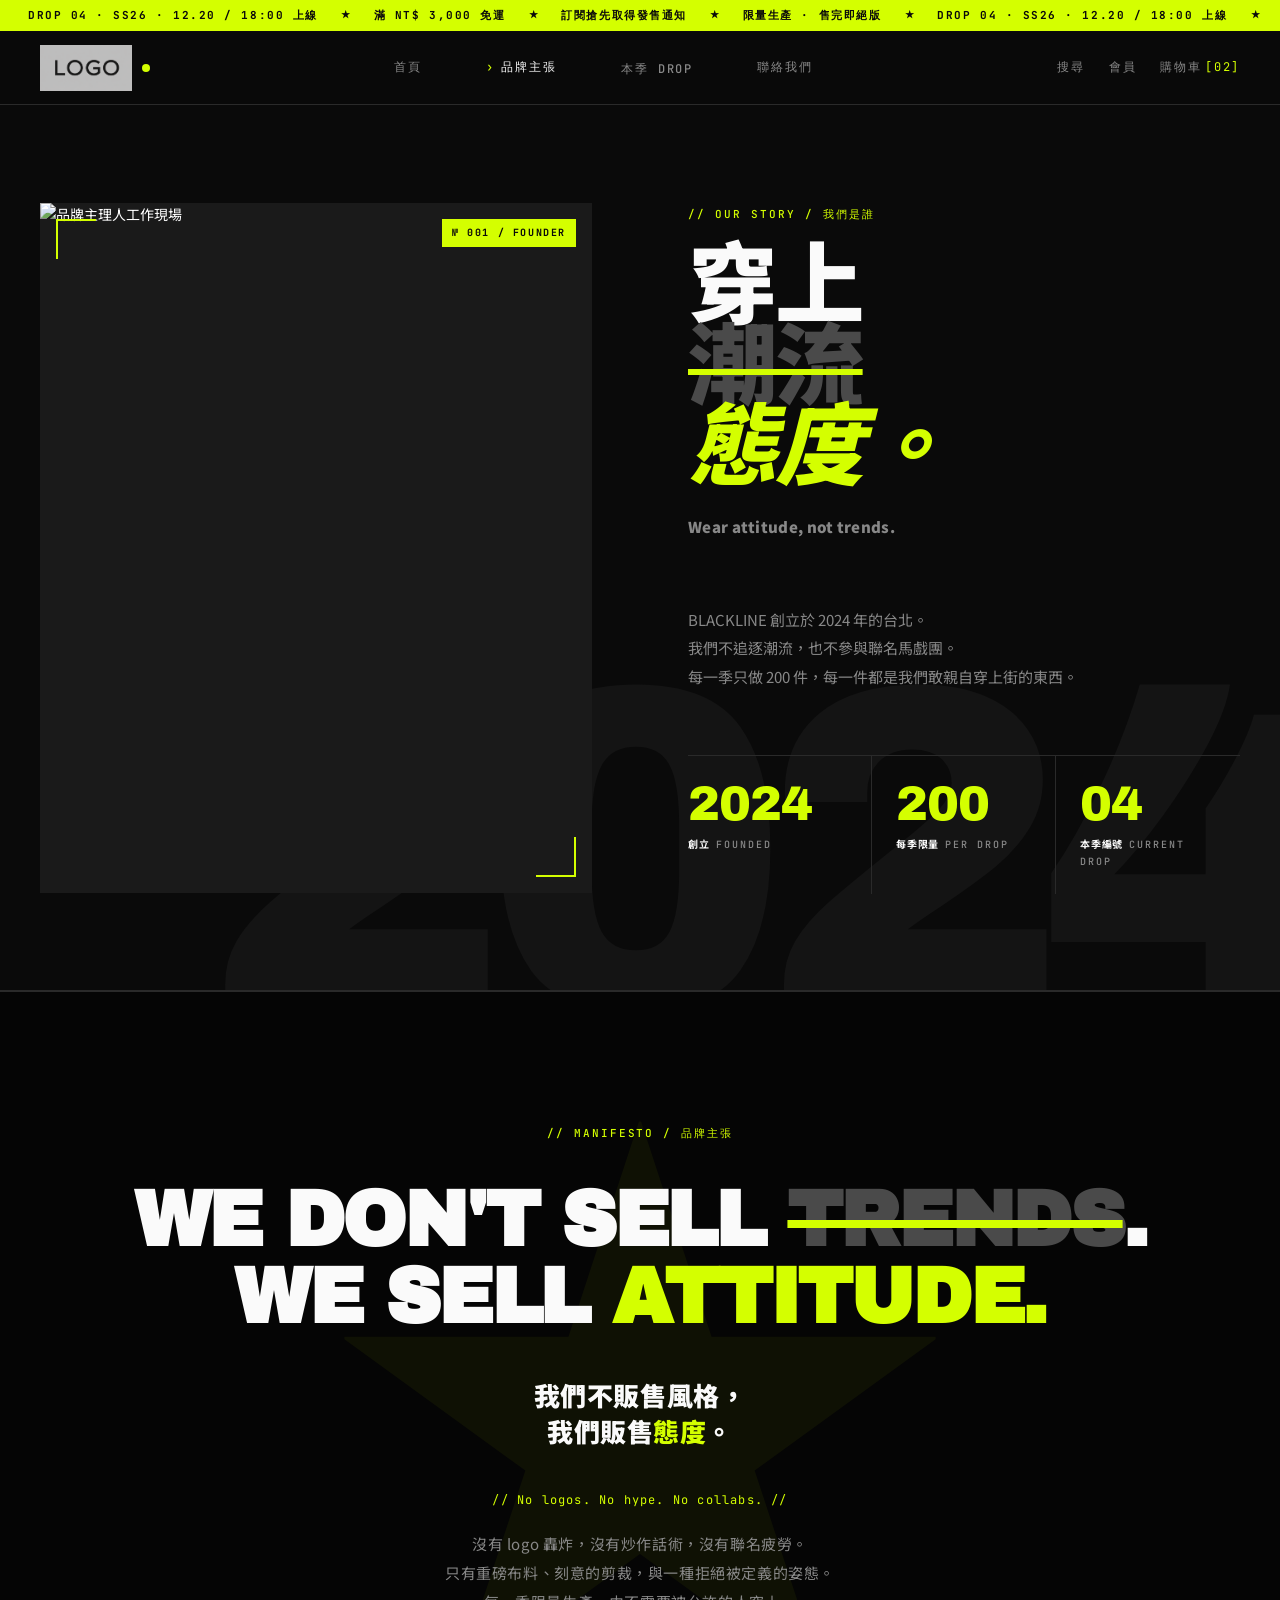
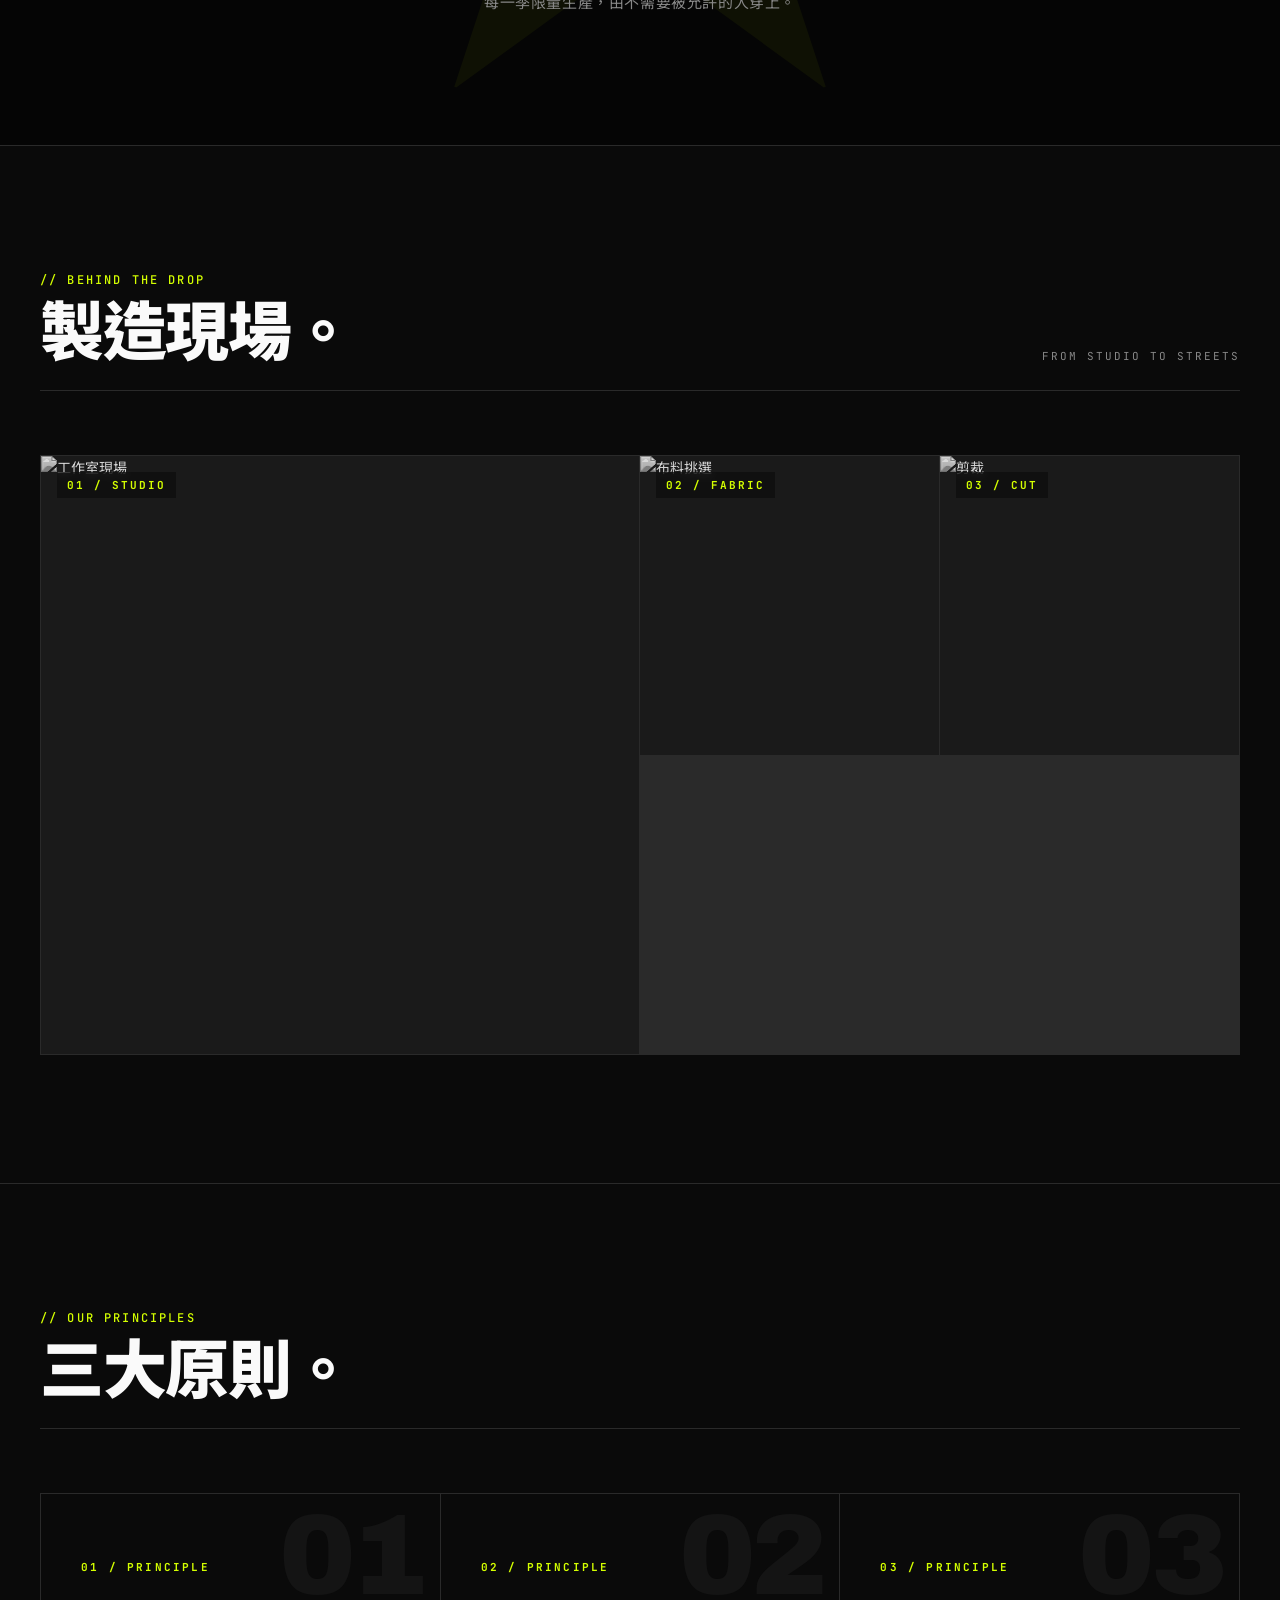
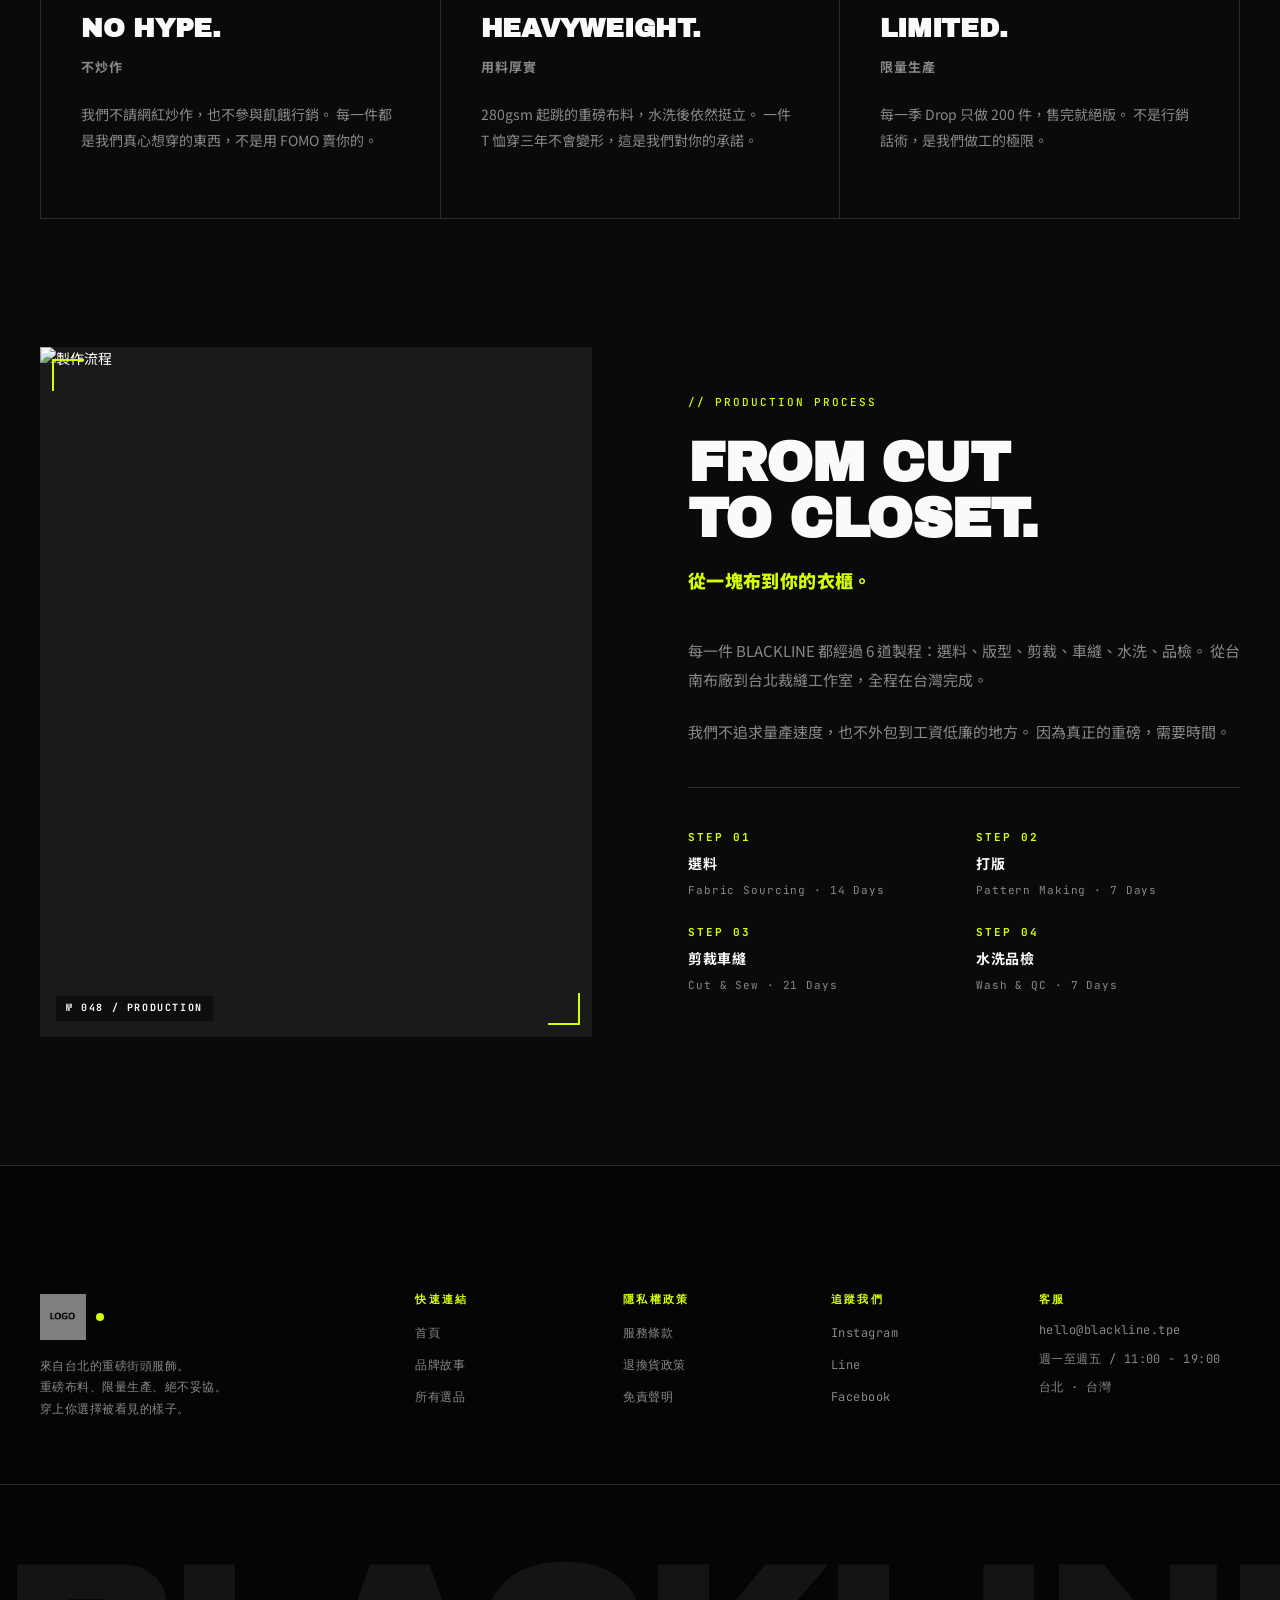
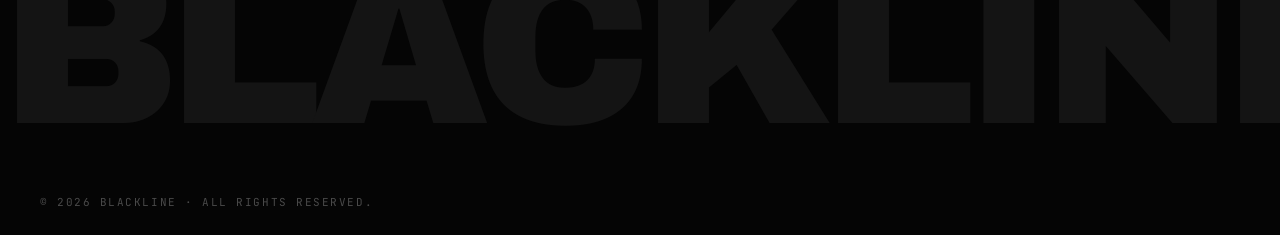
==== about/about.html @ db21afb1 "first commit" ====
<!DOCTYPE html>
<html lang="zh-Hant">
<head>
  <meta charset="UTF-8">
  <meta name="viewport" content="width=device-width, initial-scale=1.0">
  <meta name="description" content="BLACKLINE 品牌主張 — 我們為什麼存在，怎麼製作，以及我們相信的那種態度。">
  <title>品牌主張 — BLACKLINE</title>
  <link rel="stylesheet" href="../css/base.css">
  <link rel="stylesheet" href="../css/about.css">
</head>
<body>

  <!-- 跑馬燈 -->
  <div class="top-marquee">
    <div class="marquee-track">
      <span>Drop 04 · SS26 · 12.20 / 18:00 上線</span>
      <span>滿 NT$ 3,000 免運</span>
      <span>訂閱搶先取得發售通知</span>
      <span>限量生產 · 售完即絕版</span>
      <span>Drop 04 · SS26 · 12.20 / 18:00 上線</span>
      <span>滿 NT$ 3,000 免運</span>
      <span>訂閱搶先取得發售通知</span>
      <span>限量生產 · 售完即絕版</span>
    </div>
  </div>

  <!-- HEADER -->
  <header class="header">
    <div class="header-container">
      <a href="../index/index.html" class="logo">
        <img src="../assets/logo/logo.png" alt="BLACKLINE">
        <span class="dot"></span>
      </a>

      <button class="menu-toggle" id="menuToggle" aria-label="開啟選單" aria-expanded="false">
        <span></span><span></span><span></span>
      </button>

      <nav class="nav-menu">
        <a href="../index/index.html">首頁</a>
        <a href="../about/about.html" class="active">品牌主張</a>
        <div class="nav-dropdown">
          <a href="../Product/product.html" class="nav-dropdown-trigger">本季 Drop</a>
          <div class="nav-dropdown-menu">
            <a href="../Product/product.html">全部商品</a>
            <a href="../Product/product.html?category=tees">T 恤 / Tees</a>
            <a href="../Product/product.html?category=outerwear">外套 / Outerwear</a>
            <a href="../Product/product.html?category=bottoms">褲款 / Bottoms</a>
            <a href="../Product/product.html?category=accessories">配件 / Accessories</a>
          </div>
        </div>
        <a href="#footer">聯絡我們</a>
      </nav>

      <div class="nav-icons">
        <a href="#">搜尋</a>
        <a href="#">會員</a>
        <a href="#">購物車<span class="cart-count">[02]</span></a>
      </div>
    </div>
  </header>

  <!-- Mobile Drawer -->
  <div class="mobile-drawer" id="mobileDrawer">
    <div class="mobile-drawer-inner">
      <a href="../index/index.html" class="drawer-link">首頁</a>
      <a href="../about/about.html" class="drawer-link active">品牌主張</a>
      <div class="drawer-dropdown">
        <button class="drawer-dropdown-toggle" id="drawerDropdownToggle" type="button">
          本季 Drop <span class="drawer-arrow">⌄</span>
        </button>
        <div class="drawer-submenu" id="drawerSubmenu">
          <a href="../Product/product.html" class="drawer-sublink">全部商品</a>
          <a href="../Product/product.html?category=tees" class="drawer-sublink">T 恤 / Tees</a>
          <a href="../Product/product.html?category=outerwear" class="drawer-sublink">外套 / Outerwear</a>
          <a href="../Product/product.html?category=bottoms" class="drawer-sublink">褲款 / Bottoms</a>
          <a href="../Product/product.html?category=accessories" class="drawer-sublink">配件 / Accessories</a>
        </div>
      </div>
      <a href="#footer" class="drawer-link">聯絡我們</a>
      <div class="mobile-drawer-icons">
        <a href="#">搜尋</a>
        <a href="#">會員</a>
        <a href="#">購物車 (2)</a>
      </div>
    </div>
  </div>

  <main class="about-page">

    <!-- About Hero -->
    <section class="about-hero">
      <div class="about-hero-container">
        <div class="about-hero-image">
          <span class="about-hero-image-tag">№ 001 / Founder</span>
          <img src="https://images.unsplash.com/photo-1551488831-00ddcb6c6bd3?auto=format&fit=crop&w=900&q=80" alt="品牌主理人工作現場">
        </div>
        <div class="about-hero-text">
          <span class="kicker">// Our Story / 我們是誰</span>
          <h1>
            穿上<br>
            <span class="strike">潮流</span><br>
            <span class="accent-text">態度。</span>
          </h1>
          <p class="about-hero-sub">Wear attitude, not trends.</p>
          <p>
            BLACKLINE 創立於 2024 年的台北。<br>
            我們不追逐潮流，也不參與聯名馬戲團。<br>
            每一季只做 200 件，每一件都是我們敢親自穿上街的東西。
          </p>
          <div class="about-stats">
            <div class="stat-item">
              <span class="stat-num">2024</span>
              <span class="stat-label">
                <span class="zh">創立</span>Founded
              </span>
            </div>
            <div class="stat-item">
              <span class="stat-num">200</span>
              <span class="stat-label">
                <span class="zh">每季限量</span>Per Drop
              </span>
            </div>
            <div class="stat-item">
              <span class="stat-num">04</span>
              <span class="stat-label">
                <span class="zh">本季編號</span>Current Drop
              </span>
            </div>
          </div>
        </div>
      </div>
    </section>

    <!-- Manifesto Wall -->
    <section class="about-manifesto-wall">
      <div class="manifesto-wall-container">
        <div class="manifesto-wall-kicker">
          <span class="kicker">// Manifesto / 品牌主張</span>
        </div>
        <h2 class="manifesto-wall-title">
          We don't sell <span class="strike">trends</span>.<br>
          We sell <span class="glow">attitude.</span>
        </h2>
        <p class="manifesto-wall-sub">
          我們不販售風格，<br>
          我們販售<span class="accent-text">態度</span>。
        </p>
        <p class="manifesto-wall-desc">
          <span class="mono">// No logos. No hype. No collabs. //</span>
          沒有 logo 轟炸，沒有炒作話術，沒有聯名疲勞。<br>
          只有重磅布料、刻意的剪裁，與一種拒絕被定義的姿態。<br>
          每一季限量生產，由不需要被允許的人穿上。
        </p>
      </div>
    </section>

    <!-- Story Gallery 製造現場 -->
    <section class="about-story-section">
      <div class="about-story-container">
        <div class="story-header">
          <h2>
            <span class="small">// Behind The Drop</span>
            製造現場。
          </h2>
          <p>From Studio To Streets</p>
        </div>
        <div class="story-gallery-grid">
          <div class="story-gallery-item" data-num="01 / Studio">
            <img src="https://images.unsplash.com/photo-1521572163474-6864f9cf17ab?auto=format&fit=crop&w=900&q=80" alt="工作室現場">
          </div>
          <div class="story-gallery-item" data-num="02 / Fabric">
            <img src="https://images.unsplash.com/photo-1558769132-cb1aea458c5e?auto=format&fit=crop&w=600&q=80" alt="布料挑選">
          </div>
          <div class="story-gallery-item" data-num="03 / Cut">
            <img src="https://images.unsplash.com/photo-1490481651871-ab68de25d43d?auto=format&fit=crop&w=600&q=80" alt="剪裁">
          </div>
        </div>
      </div>
    </section>

    <!-- Brand Values 三大原則 -->
    <section class="brand-values">
      <div class="values-section-title">
        <h2>
          <span class="small">// Our Principles</span>
          三大原則。
        </h2>
      </div>
      <div class="values-grid">
        <div class="value-item" data-num="01">
          <span class="value-num">01 / Principle</span>
          <h3>No Hype.</h3>
          <span class="value-h3-zh">不炒作</span>
          <p>
            我們不請網紅炒作，也不參與飢餓行銷。
            每一件都是我們真心想穿的東西，不是用 FOMO 賣你的。
          </p>
        </div>
        <div class="value-item" data-num="02">
          <span class="value-num">02 / Principle</span>
          <h3>Heavyweight.</h3>
          <span class="value-h3-zh">用料厚實</span>
          <p>
            280gsm 起跳的重磅布料，水洗後依然挺立。
            一件 T 恤穿三年不會變形，這是我們對你的承諾。
          </p>
        </div>
        <div class="value-item" data-num="03">
          <span class="value-num">03 / Principle</span>
          <h3>Limited.</h3>
          <span class="value-h3-zh">限量生產</span>
          <p>
            每一季 Drop 只做 200 件，售完就絕版。
            不是行銷話術，是我們做工的極限。
          </p>
        </div>
      </div>
    </section>

    <!-- Detail Row 製作過程 -->
    <section class="about-detail">
      <div class="detail-row">
        <div class="detail-img">
          <span class="detail-img-tag">№ 048 / Production</span>
          <img src="https://images.unsplash.com/photo-1558769132-cb1aea458c5e?auto=format&fit=crop&w=900&q=80" alt="製作流程">
        </div>
        <div class="detail-content">
          <span class="kicker">// Production Process</span>
          <h2>From Cut<br>To Closet.</h2>
          <p class="detail-sub">從一塊布到你的衣櫃。</p>
          <p>
            每一件 BLACKLINE 都經過 6 道製程：選料、版型、剪裁、車縫、水洗、品檢。
            從台南布廠到台北裁縫工作室，全程在台灣完成。
          </p>
          <p>
            我們不追求量產速度，也不外包到工資低廉的地方。
            因為真正的重磅，需要時間。
          </p>

          <div class="detail-process">
            <div class="process-item">
              <span class="process-num">Step 01</span>
              <span class="process-name">選料</span>
              <span class="process-desc">Fabric Sourcing · 14 Days</span>
            </div>
            <div class="process-item">
              <span class="process-num">Step 02</span>
              <span class="process-name">打版</span>
              <span class="process-desc">Pattern Making · 7 Days</span>
            </div>
            <div class="process-item">
              <span class="process-num">Step 03</span>
              <span class="process-name">剪裁車縫</span>
              <span class="process-desc">Cut &amp; Sew · 21 Days</span>
            </div>
            <div class="process-item">
              <span class="process-num">Step 04</span>
              <span class="process-name">水洗品檢</span>
              <span class="process-desc">Wash &amp; QC · 7 Days</span>
            </div>
          </div>
        </div>
      </div>
    </section>

  </main>

  <!-- FOOTER -->
  <footer id="footer" class="footer-main">
    <div class="footer-top-container">
      <div class="footer-brand">
        <a href="../index/index.html" class="logo">
          <img src="../assets/logo/logo02.png" alt="BLACKLINE">
          <span class="dot"></span>
        </a>
        <p>
          來自台北的重磅街頭服飾。<br>
          重磅布料、限量生產、絕不妥協。<br>
          穿上你選擇被看見的樣子。
        </p>
      </div>

      <div class="footer-column">
        <h4>快速連結</h4>
        <ul>
            <li><a href="../index/index.html">首頁</a></li>
            <li><a href="../about/about.html">品牌故事</a></li>
            <li><a href="../Product/product.html">所有選品</a></li>
          </ul>
      </div>

      <div class="footer-column">
        <h4>隱私權政策</h4>
        <ul>
          <li><a href="#">服務條款</a></li>
          <li><a href="#">退換貨政策</a></li>
          <li><a href="#">免責聲明</a></li>
        </ul>
      </div>

      <div class="footer-column">
        <h4>追蹤我們</h4>
        <ul>
          <li><a href="#">Instagram</a></li>
          <li><a href="#">Line</a></li>
          <li><a href="#">Facebook</a></li>
        </ul>
      </div>

      <div class="footer-column">
        <h4>客服</h4>
        <p>hello@blackline.tpe</p>
        <p>週一至週五 / 11:00 - 19:00</p>
        <p>台北 · 台灣</p>
      </div>
    </div>

    <div class="footer-big-text">BLACKLINE</div>

    <div class="footer-bottom">
      <p>© 2026 BLACKLINE · All Rights Reserved.</p>

    </div>
  </footer>

  <script>
    const menuToggle = document.getElementById('menuToggle');
    const mobileDrawer = document.getElementById('mobileDrawer');
    const drawerDropdownToggle = document.getElementById('drawerDropdownToggle');
    const drawerSubmenu = document.getElementById('drawerSubmenu');

    if (menuToggle && mobileDrawer) {
      menuToggle.addEventListener('click', () => {
        menuToggle.classList.toggle('active');
        mobileDrawer.classList.toggle('active');
        menuToggle.setAttribute(
          'aria-expanded',
          menuToggle.classList.contains('active')
        );
      });
    }

    if (drawerDropdownToggle && drawerSubmenu) {
      drawerDropdownToggle.addEventListener('click', () => {
        drawerDropdownToggle.classList.toggle('active');
        drawerSubmenu.classList.toggle('active');
      });
    }
  </script>
</body>
</html>
---- css/base.css ----
/* =========================================
   BLACKLINE — Design Tokens
   Vol.06 / Street · Black · Acid Lime
   ========================================= */
@import url('https://fonts.googleapis.com/css2?family=Archivo+Black&family=JetBrains+Mono:wght@400;500;700&family=Noto+Sans+TC:wght@400;500;700;900&display=swap');

:root {
  /* ── Mono Scale ── */
  --color-void:        #050505;
  --color-black:       #0A0A0A; 
  --color-graphite:    #141414;
  --color-card:        #1A1A1A; 
  --color-elevated:    #222222;   
  --color-divider:     #2A2A2A;  
  --color-divider-soft: rgba(255,255,255,0.06);

  --color-white:       #FAFAFA;
  --color-mute:        #888888;
  --color-dim:         #4A4A4A; 
  --color-faint:       rgba(250,250,250,0.4);

  /* ── Accent ── */
  --color-acid:        #D4FF00;
  --color-acid-deep:   #A8CC00;
  --color-acid-faint:  rgba(212,255,0,0.12);

  /* ── Semantic ── */
  --bg-page:           var(--color-black);
  --bg-surface:        var(--color-graphite);
  --bg-card:           var(--color-card);
  --bg-inverse:        var(--color-white);
  --text-primary:      var(--color-white);
  --text-secondary:    var(--color-mute);
  --text-tertiary:     var(--color-dim);
  --text-inverse:      var(--color-black);
  --accent:            var(--color-acid);
  --accent-hover:      var(--color-acid-deep);
  --border-line:       var(--color-divider);
  --border-acid:       rgba(212,255,0,0.32);

  /* ── Typography ── */
  --font-display:      'Archivo Black', 'Noto Sans TC', sans-serif;
  --font-sans:         'Noto Sans TC', system-ui, sans-serif;
  --font-mono:         'JetBrains Mono', monospace;

  /* ── Spacing ── */
  --space-1: 4px;   --space-2: 8px;   --space-3: 16px;
  --space-4: 24px;  --space-5: 40px;  --space-6: 64px;
  --space-7: 96px;  --space-8: 128px;

  /* ── Layout ── */
  --container-max:     1440px;
  --header-height:     72px;
  --marquee-height:    32px;

  /* ── Radius ── */
  --radius:            0;
  --radius-sm:         0;
}

/* =========================================
   Reset & Base
   ========================================= */
*, *::before, *::after { box-sizing: border-box; margin: 0; padding: 0; }

html { -webkit-text-size-adjust: 100%; scroll-behavior: smooth; }

body {
  font-family: var(--font-sans);
  font-size: 14px;
  line-height: 1.65;
  color: var(--text-primary);
  background: var(--bg-page);
  -webkit-font-smoothing: antialiased;
  overflow-x: hidden;
}

img { max-width: 100%; display: block; }
a   { color: inherit; text-decoration: none; }
button { font-family: inherit; cursor: pointer; background: none; border: none; color: inherit; }

h1, h2, h3, h4 {
  font-family: var(--font-display);
  font-weight: 900;
  line-height: 0.95;
  margin: 0;
  letter-spacing: -0.02em;
  color: var(--text-primary);
  text-transform: uppercase;
}

::selection { background: var(--accent); color: var(--bg-page); }

/* Logo */
.logo {
  display: flex;
  align-items: center;
  gap: 6px;
  font-family: var(--font-display);
  font-size: 22px;
  letter-spacing: -0.02em;
  color: var(--text-primary);
  text-transform: uppercase;
}

.logo img {
  height: 46px;
  width: auto;
  object-fit: contain;
  display: block;
}

.logo .dot {
  width: 8px;
  height: 8px;
  background: var(--accent);
  display: inline-block;
  border-radius: 50%;
  margin-left: 4px;
}

/* Kicker */
.kicker {
  font-family: var(--font-mono);
  font-size: 11px;
  font-weight: 500;
  letter-spacing: 0.18em;
  color: var(--accent);
  text-transform: uppercase;
  display: inline-block;
}

/* =========================================
   Top Marquee
   ========================================= */
.top-marquee {
  height: var(--marquee-height);
  background: var(--accent);
  color: var(--bg-page);
  overflow: hidden;
  position: relative;
  border-bottom: 1px solid var(--bg-page);
}

.marquee-track {
  display: flex;
  align-items: center;
  height: 100%;
  white-space: nowrap;
  animation: marquee 36s linear infinite;
}

.marquee-track span {
  font-family: var(--font-mono);
  font-size: 11px;
  font-weight: 700;
  letter-spacing: 0.14em;
  text-transform: uppercase;
  padding: 0 28px;
  position: relative;
}

.marquee-track span::after {
  content: "★";
  position: absolute;
  right: -6px;
  top: 50%;
  transform: translateY(-50%);
  font-size: 10px;
}

@keyframes marquee {
  from { transform: translateX(0); }
  to   { transform: translateX(-50%); }
}

/* =========================================
   Header
   ========================================= */
.header {
  position: sticky;
  top: 0;
  z-index: 100;
  background: rgba(10, 10, 10, 0.85);
  backdrop-filter: blur(20px);
  -webkit-backdrop-filter: blur(20px);
  border-bottom: 1px solid var(--border-line);
}

.header-container {
  max-width: var(--container-max);
  margin: 0 auto;
  height: var(--header-height);
  padding: 0 var(--space-5);
  display: flex;
  align-items: center;
  justify-content: space-between;
  gap: var(--space-4);
}

.nav-menu {
  display: flex;
  align-items: center;
  gap: var(--space-6);
}

.nav-menu > a,
.nav-dropdown-trigger {
  font-family: var(--font-mono);
  font-size: 12px;
  font-weight: 500;
  letter-spacing: 0.16em;
  text-transform: uppercase;
  color: var(--text-secondary);
  padding: 8px 0;
  position: relative;
  transition: color 0.2s;
}

.nav-menu > a:hover,
.nav-dropdown-trigger:hover { color: var(--text-primary); }

.nav-menu > a.active,
.nav-dropdown-trigger.active { color: var(--text-primary); }

.nav-menu > a.active::before,
.nav-dropdown-trigger.active::before {
  content: "›";
  color: var(--accent);
  margin-right: 6px;
}

.nav-dropdown { position: relative; }

.nav-dropdown-menu {
  position: absolute;
  top: calc(100% + 16px);
  left: 50%;
  transform: translateX(-50%);
  min-width: 200px;
  background: var(--bg-surface);
  border: 1px solid var(--border-line);
  padding: var(--space-2) 0;
  box-shadow: 0 12px 32px rgba(0, 0, 0, 0.6);
  opacity: 0;
  visibility: hidden;
  transition: opacity 0.2s, visibility 0.2s;
}

.nav-dropdown:hover .nav-dropdown-menu { opacity: 1; visibility: visible; }

.nav-dropdown-menu a {
  display: block;
  padding: 12px var(--space-4);
  font-family: var(--font-mono);
  font-size: 11px;
  letter-spacing: 0.14em;
  text-transform: uppercase;
  color: var(--text-secondary);
  transition: color 0.15s, background 0.15s;
}

.nav-dropdown-menu a:hover {
  color: var(--accent);
  background: var(--color-graphite);
}

.nav-icons {
  display: flex;
  gap: var(--space-4);
  align-items: center;
}

.nav-icons a {
  font-family: var(--font-mono);
  font-size: 12px;
  letter-spacing: 0.14em;
  text-transform: uppercase;
  color: var(--text-secondary);
  transition: color 0.2s;
}

.nav-icons a:hover { color: var(--accent); }

.cart-count {
  color: var(--accent);
  margin-left: 4px;
}

.menu-toggle {
  display: none;
  width: 40px;
  height: 40px;
  background: transparent;
  border: none;
  flex-direction: column;
  justify-content: center;
  align-items: center;
  gap: 5px;
  padding: 0;
}

.menu-toggle span {
  display: block;
  width: 22px;
  height: 2px;
  background: var(--text-primary);
  transition: transform 0.25s, opacity 0.25s;
}

.menu-toggle.active span:nth-child(1) { transform: translateY(7px) rotate(45deg); }
.menu-toggle.active span:nth-child(2) { opacity: 0; }
.menu-toggle.active span:nth-child(3) { transform: translateY(-7px) rotate(-45deg); }

/* =========================================
   Mobile Drawer
   ========================================= */
.mobile-drawer {
  position: fixed;
  top: calc(var(--header-height) + var(--marquee-height));
  left: 0;
  right: 0;
  bottom: 0;
  background: var(--bg-page);
  transform: translateX(100%);
  transition: transform 0.3s ease;
  overflow-y: auto;
  z-index: 99;
  border-top: 1px solid var(--border-line);
}

.mobile-drawer.active { transform: translateX(0); }
.mobile-drawer-inner { padding: var(--space-5); }

.drawer-link {
  display: block;
  padding: 18px 0;
  font-family: var(--font-mono);
  font-size: 13px;
  letter-spacing: 0.18em;
  text-transform: uppercase;
  color: var(--text-primary);
  border-bottom: 1px solid var(--border-line);
  transition: color 0.2s;
}

.drawer-link.active { color: var(--accent); }
.drawer-link.active::before { content: "› "; }
.drawer-link:hover { color: var(--accent); }

.drawer-dropdown { border-bottom: 1px solid var(--border-line); }

.drawer-dropdown-toggle {
  width: 100%;
  display: flex;
  justify-content: space-between;
  align-items: center;
  padding: 18px 0;
  background: transparent;
  border: none;
  font-family: var(--font-mono);
  font-size: 13px;
  letter-spacing: 0.18em;
  text-transform: uppercase;
  color: var(--text-primary);
}

.drawer-arrow { transition: transform 0.25s; color: var(--accent); }
.drawer-dropdown-toggle.active .drawer-arrow { transform: rotate(180deg); }

.drawer-submenu { max-height: 0; overflow: hidden; transition: max-height 0.3s ease; }
.drawer-submenu.active { max-height: 400px; }

.drawer-sublink {
  display: block;
  padding: 12px 0 12px var(--space-4);
  font-family: var(--font-mono);
  font-size: 11px;
  letter-spacing: 0.14em;
  text-transform: uppercase;
  color: var(--text-secondary);
  transition: color 0.2s;
}

.drawer-sublink:hover { color: var(--accent); }

.mobile-drawer-icons {
  margin-top: var(--space-6);
  padding-top: var(--space-5);
  border-top: 1px solid var(--border-line);
  display: flex;
  flex-direction: column;
  gap: var(--space-3);
}

.mobile-drawer-icons a {
  font-family: var(--font-mono);
  font-size: 11px;
  letter-spacing: 0.14em;
  text-transform: uppercase;
  color: var(--text-secondary);
  transition: color 0.2s;
}

.mobile-drawer-icons a:hover { color: var(--accent); }

/* =========================================
   Shared Buttons
   ========================================= */
.btn {
  display: inline-flex;
  align-items: center;
  gap: 10px;
  padding: 16px 28px;
  font-family: var(--font-mono);
  font-size: 12px;
  font-weight: 700;
  letter-spacing: 0.16em;
  text-transform: uppercase;
  border: 1px solid var(--text-primary);
  background: var(--text-primary);
  color: var(--bg-page);
  transition: all 0.2s;
  cursor: pointer;
}

.btn:hover {
  background: var(--accent);
  border-color: var(--accent);
  color: var(--bg-page);
}

.btn-outline {
  background: transparent;
  color: var(--text-primary);
  border-color: var(--border-line);
}

.btn-outline:hover {
  background: var(--text-primary);
  color: var(--bg-page);
  border-color: var(--text-primary);
}

.btn-accent {
  background: var(--accent);
  border-color: var(--accent);
  color: var(--bg-page);
}

.btn-accent:hover {
  background: var(--text-primary);
  border-color: var(--text-primary);
}

.btn .arrow {
  display: inline-block;
  transition: transform 0.2s;
}

.btn:hover .arrow { transform: translateX(4px); }

/* =========================================
   Section Title (共用)
   ========================================= */
.section-head {
  max-width: var(--container-max);
  margin: 0 auto var(--space-6);
  display: flex;
  justify-content: space-between;
  align-items: flex-end;
  gap: var(--space-4);
  padding-bottom: var(--space-4);
  border-bottom: 1px solid var(--border-line);
}

.section-head h2 {
  font-size: clamp(40px, 5vw, 64px);
  line-height: 1;
}

.section-head h2 .small {
  display: block;
  font-family: var(--font-mono);
  font-size: 12px;
  font-weight: 500;
  letter-spacing: 0.18em;
  color: var(--accent);
  margin-bottom: var(--space-3);
  text-transform: uppercase;
}

.section-head-link {
  font-family: var(--font-mono);
  font-size: 12px;
  letter-spacing: 0.16em;
  text-transform: uppercase;
  color: var(--text-secondary);
  transition: color 0.2s;
  white-space: nowrap;
}

.section-head-link:hover { color: var(--accent); }

/* =========================================
   Footer
   ========================================= */
.footer-main {
  background: var(--color-void);
  padding: var(--space-8) 0 var(--space-4);
  border-top: 1px solid var(--border-line);
  margin-top: var(--space-8);
}

.footer-top-container {
  max-width: var(--container-max);
  margin: 0 auto;
  padding: 0 var(--space-5);
  display: grid;
  grid-template-columns: 2fr 1fr 1fr 1fr 1.2fr;
  gap: var(--space-5);
  padding-bottom: var(--space-6);
  border-bottom: 1px solid var(--border-line);
}

.footer-brand .logo {
  font-size: 46px;
  margin-bottom: var(--space-3);
}

.footer-brand p {
  font-family: var(--font-mono);
  font-size: 12px;
  letter-spacing: 0.04em;
  color: var(--text-secondary);
  line-height: 1.8;
  max-width: 320px;
}

.footer-column h4 {
  font-family: var(--font-mono);
  font-size: 11px;
  font-weight: 700;
  letter-spacing: 0.2em;
  color: var(--accent);
  text-transform: uppercase;
  margin-bottom: var(--space-3);
}

.footer-column ul { list-style: none; padding: 0; }

.footer-column li { margin-bottom: 8px; }

.footer-column a {
  font-family: var(--font-mono);
  font-size: 12px;
  letter-spacing: 0.04em;
  color: var(--text-secondary);
  transition: color 0.2s;
}

.footer-column a:hover { color: var(--text-primary); }

.footer-column p {
  font-family: var(--font-mono);
  font-size: 12px;
  letter-spacing: 0.04em;
  color: var(--text-secondary);
  margin-bottom: 8px;
  line-height: 1.7;
}

/* 巨大 footer 字 */
.footer-big-text {
  font-family: var(--font-display);
  font-size: clamp(80px, 18vw, 280px);
  line-height: 0.85;
  letter-spacing: -0.05em;
  color: var(--color-graphite);
  text-align: center;
  margin: var(--space-6) 0 var(--space-4);
  overflow: hidden;
  white-space: nowrap;
  user-select: none;
}

.footer-bottom {
  max-width: var(--container-max);
  margin: 0 auto;
  padding: var(--space-4) var(--space-5) 0;
  display: flex;
  justify-content: space-between;
  align-items: center;
  flex-wrap: wrap;
  gap: var(--space-3);
}

.footer-bottom p {
  font-family: var(--font-mono);
  font-size: 11px;
  letter-spacing: 0.14em;
  color: var(--text-tertiary);
  text-transform: uppercase;
}

.footer-bottom-meta {
  display: flex;
  gap: var(--space-4);
}

/* =========================================
   Responsive
   ========================================= */
@media (max-width: 1100px) {
  .footer-top-container {
    grid-template-columns: 1fr 1fr;
    gap: var(--space-5);
  }
  .footer-brand { grid-column: span 2; }
}

@media (max-width: 960px) {
  .nav-menu, .nav-icons { display: none; }
  .menu-toggle { display: flex; }
  .header-container { padding: 0 var(--space-4); }
}

@media (max-width: 768px) {
  .footer-top-container {
    grid-template-columns: 1fr 1fr;
  }
  .footer-brand { grid-column: span 2; }

  .footer-bottom {
    flex-direction: column;
    text-align: center;
  }
}

@media (max-width: 480px) {
  .footer-top-container { grid-template-columns: 1fr; }
  .footer-brand { grid-column: span 1; }
  .section-head { flex-direction: column; align-items: flex-start; }
}

/* =========================================
   Mobile Drawer Fix
   ========================================= */
@media (max-width: 960px) {
  .header { z-index: 9999; }

  .mobile-drawer {
    display: block !important;
    position: fixed !important;
    top: calc(var(--header-height) + var(--marquee-height)) !important;
    left: 0 !important;
    right: 0 !important;
    width: 100vw !important;
    height: calc(100dvh - var(--header-height) - var(--marquee-height)) !important;
    background: var(--bg-page) !important;
    z-index: 99999 !important;
    transform: translateX(100%) !important;
    overflow-y: auto !important;
    border-top: 1px solid var(--border-line);
  }

  .mobile-drawer.active { transform: translateX(0) !important; }
  .mobile-drawer-inner { padding: 28px 24px 56px; }
}

@media (max-width: 1024px) {
  .logo { font-size: 40px; }
  .logo img { height: 48px; }
}

@media (max-width: 768px) {
  .logo { font-size: 36px; }
  .logo img { height: 44px; }
}
---- css/about.css ----
/* =========================================
   BLACKLINE — About Page
   Vol.06 / Street · Black · Acid Lime
   ========================================= */

.about-page { background: var(--bg-page); }

/* =========================================
   About Hero — 巨大年份 + Manifesto
   ========================================= */
.about-hero {
  background: var(--bg-page);
  border-bottom: 1px solid var(--border-line);
  overflow: hidden;
  position: relative;
}

/* 巨大背景年份 */
.about-hero::before {
  content: "2024";
  position: absolute;
  bottom: -60px;
  right: -40px;
  font-family: var(--font-display);
  font-size: clamp(280px, 36vw, 560px);
  line-height: 0.85;
  color: var(--color-graphite);
  z-index: 0;
  pointer-events: none;
  user-select: none;
  letter-spacing: -0.06em;
}

.about-hero-container {
  max-width: var(--container-max);
  margin: 0 auto;
  padding: var(--space-7) var(--space-5);
  display: grid;
  grid-template-columns: 1fr 1fr;
  gap: var(--space-7);
  align-items: center;
  min-height: 78vh;
  position: relative;
  z-index: 1;
}

.about-hero-image {
  aspect-ratio: 4/5;
  background: var(--bg-card);
  overflow: hidden;
  position: relative;
}

.about-hero-image img {
  width: 100%;
  height: 100%;
  object-fit: cover;
  filter: grayscale(0.4) contrast(1.1);
  transition: filter 0.6s;
}

.about-hero-image:hover img { filter: grayscale(0) contrast(1.05); }

/* 角落酸萊姆綠 corner */
.about-hero-image::before,
.about-hero-image::after {
  content: "";
  position: absolute;
  width: 40px;
  height: 40px;
  border-color: var(--accent);
  border-style: solid;
  z-index: 2;
}

.about-hero-image::before { top: 16px; left: 16px; border-width: 2px 0 0 2px; }
.about-hero-image::after  { bottom: 16px; right: 16px; border-width: 0 2px 2px 0; }

.about-hero-image-tag {
  position: absolute;
  top: 16px;
  right: 16px;
  background: var(--accent);
  color: var(--bg-page);
  padding: 6px 10px;
  font-family: var(--font-mono);
  font-size: 10px;
  font-weight: 700;
  letter-spacing: 0.16em;
  text-transform: uppercase;
  z-index: 3;
}

.about-hero-text .kicker { margin-bottom: var(--space-4); }

.about-hero-text h1 {
  font-family: var(--font-display);
  font-size: clamp(48px, 7vw, 104px);
  line-height: 0.9;
  letter-spacing: -0.03em;
  margin-bottom: var(--space-4);
  color: var(--text-primary);
  text-transform: uppercase;
}

.about-hero-text h1 .accent-text {
  color: var(--accent);
  font-style: italic;
}

.about-hero-text h1 .strike {
  text-decoration: line-through;
  text-decoration-color: var(--accent);
  text-decoration-thickness: 6px;
  color: var(--text-tertiary);
}

.about-hero-sub {
  font-family: var(--font-sans);
  font-size: clamp(18px, 2vw, 24px);
  font-weight: 900;
  color: var(--text-primary);
  letter-spacing: 0.02em;
  line-height: 1.4;
  margin-bottom: var(--space-4);
}

.about-hero-text > p {
  font-family: var(--font-sans);
  font-size: 15px;
  line-height: 1.9;
  color: var(--text-secondary);
  margin-bottom: var(--space-6);
  max-width: 460px;
}

/* About Stats — 數字統計 */
.about-stats {
  display: grid;
  grid-template-columns: repeat(3, 1fr);
  gap: 0;
  border-top: 1px solid var(--border-line);
}

.stat-item {
  padding: var(--space-4) 0;
  padding-right: var(--space-4);
  border-right: 1px solid var(--border-line);
}

.stat-item:last-child { border-right: none; }
.stat-item:not(:first-child) { padding-left: var(--space-4); }

.stat-num {
  font-family: var(--font-display);
  font-size: clamp(32px, 4vw, 48px);
  line-height: 1;
  letter-spacing: -0.02em;
  display: block;
  margin-bottom: 8px;
  color: var(--accent);
}

.stat-label {
  font-family: var(--font-mono);
  font-size: 10px;
  font-weight: 500;
  letter-spacing: 0.2em;
  text-transform: uppercase;
  color: var(--text-secondary);
  display: block;
}

.stat-label .zh {
  font-family: var(--font-sans);
  font-weight: 700;
  color: var(--text-primary);
  letter-spacing: 0.08em;
  margin-right: 6px;
}

/* =========================================
   Manifesto Wall — 巨大宣言區
   ========================================= */
.about-manifesto-wall {
  background: var(--color-void);
  padding: var(--space-8) var(--space-5);
  border-top: 1px solid var(--border-line);
  border-bottom: 1px solid var(--border-line);
  position: relative;
  overflow: hidden;
}

.about-manifesto-wall::before {
  content: "★";
  position: absolute;
  top: 50%;
  left: 50%;
  transform: translate(-50%, -50%);
  font-size: clamp(300px, 50vw, 700px);
  color: var(--color-acid-faint);
  opacity: 0.4;
  z-index: 0;
  pointer-events: none;
}

.manifesto-wall-container {
  max-width: 1100px;
  margin: 0 auto;
  text-align: center;
  position: relative;
  z-index: 1;
}

.manifesto-wall-kicker { margin-bottom: var(--space-5); }

.manifesto-wall-title {
  font-family: var(--font-display);
  font-size: clamp(38px, 6vw, 88px);
  line-height: 1;
  letter-spacing: -0.03em;
  margin-bottom: var(--space-5);
  color: var(--text-primary);
}

.manifesto-wall-title .glow { color: var(--accent); }
.manifesto-wall-title .strike {
  text-decoration: line-through;
  text-decoration-color: var(--accent);
  text-decoration-thickness: 8px;
  color: var(--text-tertiary);
}

.manifesto-wall-sub {
  font-family: var(--font-sans);
  font-size: clamp(18px, 2.2vw, 26px);
  font-weight: 900;
  color: var(--text-primary);
  letter-spacing: 0.02em;
  line-height: 1.4;
  margin-bottom: var(--space-5);
}

.manifesto-wall-sub .accent-text { color: var(--accent); }

.manifesto-wall-desc {
  font-family: var(--font-sans);
  font-size: 15px;
  line-height: 1.95;
  letter-spacing: 0.04em;
  color: var(--text-secondary);
  max-width: 600px;
  margin: 0 auto;
}

.manifesto-wall-desc .mono {
  font-family: var(--font-mono);
  font-size: 12px;
  color: var(--accent);
  letter-spacing: 0.1em;
  display: block;
  margin-bottom: var(--space-3);
}

/* =========================================
   Story Gallery — 製造現場
   ========================================= */
.about-story-section {
  background: var(--bg-page);
  padding: var(--space-8) var(--space-5);
  border-bottom: 1px solid var(--border-line);
}

.about-story-container {
  max-width: var(--container-max);
  margin: 0 auto;
}

.story-header {
  display: flex;
  justify-content: space-between;
  align-items: flex-end;
  padding-bottom: var(--space-4);
  margin-bottom: var(--space-6);
  border-bottom: 1px solid var(--border-line);
}

.story-header h2 {
  font-family: var(--font-display);
  font-size: clamp(40px, 5vw, 64px);
  line-height: 1;
  color: var(--text-primary);
}

.story-header h2 .small {
  display: block;
  font-family: var(--font-mono);
  font-size: 12px;
  font-weight: 500;
  letter-spacing: 0.18em;
  color: var(--accent);
  margin-bottom: var(--space-3);
  text-transform: uppercase;
}

.story-header > p {
  font-family: var(--font-mono);
  font-size: 11px;
  letter-spacing: 0.18em;
  color: var(--text-secondary);
  text-transform: uppercase;
}

.story-gallery-grid {
  display: grid;
  grid-template-columns: 2fr 1fr 1fr;
  gap: 1px;
  background: var(--border-line);
  border: 1px solid var(--border-line);
}

.story-gallery-item {
  aspect-ratio: 1;
  background: var(--bg-card);
  overflow: hidden;
  position: relative;
}

.story-gallery-item img {
  width: 100%;
  height: 100%;
  object-fit: cover;
  filter: grayscale(1) brightness(0.85);
  transition: filter 0.6s, transform 0.7s;
}

.story-gallery-item:hover img {
  filter: grayscale(0) brightness(1);
  transform: scale(1.05);
}

.story-gallery-item::after {
  content: attr(data-num);
  position: absolute;
  top: 16px;
  left: 16px;
  font-family: var(--font-mono);
  font-size: 11px;
  font-weight: 700;
  letter-spacing: 0.18em;
  color: var(--accent);
  text-transform: uppercase;
  background: rgba(10,10,10,0.6);
  backdrop-filter: blur(4px);
  padding: 4px 10px;
  z-index: 2;
}

/* =========================================
   Brand Values — 三大原則
   ========================================= */
.brand-values {
  max-width: var(--container-max);
  margin: 0 auto;
  padding: var(--space-8) var(--space-5) 0;
}

.values-section-title {
  margin-bottom: var(--space-6);
  display: flex;
  justify-content: space-between;
  align-items: flex-end;
  padding-bottom: var(--space-4);
  border-bottom: 1px solid var(--border-line);
}

.values-section-title h2 {
  font-family: var(--font-display);
  font-size: clamp(40px, 5vw, 64px);
  line-height: 1;
  color: var(--text-primary);
}

.values-section-title h2 .small {
  display: block;
  font-family: var(--font-mono);
  font-size: 12px;
  font-weight: 500;
  letter-spacing: 0.18em;
  color: var(--accent);
  margin-bottom: var(--space-3);
  text-transform: uppercase;
}

.values-grid {
  display: grid;
  grid-template-columns: repeat(3, 1fr);
  gap: 1px;
  background: var(--border-line);
  border: 1px solid var(--border-line);
}

.value-item {
  background: var(--bg-page);
  padding: var(--space-6) var(--space-5);
  position: relative;
  transition: background 0.25s;
}

.value-item:hover { background: var(--bg-surface); }

/* 巨大編號背景 */
.value-item::before {
  content: attr(data-num);
  position: absolute;
  top: var(--space-3);
  right: var(--space-3);
  font-family: var(--font-display);
  font-size: clamp(80px, 9vw, 140px);
  line-height: 0.8;
  color: var(--color-graphite);
  z-index: 0;
  pointer-events: none;
  user-select: none;
  letter-spacing: -0.04em;
  transition: color 0.3s;
}

.value-item:hover::before { color: var(--color-acid-faint); }

.value-num {
  font-family: var(--font-mono);
  font-size: 11px;
  font-weight: 700;
  letter-spacing: 0.2em;
  color: var(--accent);
  text-transform: uppercase;
  display: block;
  margin-bottom: var(--space-5);
  position: relative;
  z-index: 1;
}

.value-item h3 {
  font-family: var(--font-display);
  font-size: 26px;
  letter-spacing: -0.01em;
  margin-bottom: var(--space-3);
  color: var(--text-primary);
  position: relative;
  z-index: 1;
}

.value-item .value-h3-zh {
  font-family: var(--font-sans);
  font-size: 13px;
  font-weight: 700;
  letter-spacing: 0.08em;
  color: var(--text-secondary);
  margin-bottom: var(--space-4);
  display: block;
  position: relative;
  z-index: 1;
}

.value-item p {
  font-family: var(--font-sans);
  font-size: 14px;
  line-height: 1.85;
  color: var(--text-secondary);
  margin: 0;
  position: relative;
  z-index: 1;
}

/* =========================================
   Detail Row — 製作過程
   ========================================= */
.about-detail {
  max-width: var(--container-max);
  margin: 0 auto;
  padding: var(--space-8) var(--space-5) 0;
}

.detail-row {
  display: grid;
  grid-template-columns: 1fr 1fr;
  gap: var(--space-7);
  align-items: center;
}

.detail-img {
  aspect-ratio: 4/5;
  overflow: hidden;
  background: var(--bg-card);
  position: relative;
}

.detail-img img {
  width: 100%;
  height: 100%;
  object-fit: cover;
  filter: grayscale(0.4) contrast(1.1);
  transition: filter 0.6s, transform 0.7s;
}

.detail-img:hover img {
  filter: grayscale(0) contrast(1.05);
  transform: scale(1.03);
}

.detail-img::before,
.detail-img::after {
  content: "";
  position: absolute;
  width: 32px;
  height: 32px;
  border-color: var(--accent);
  border-style: solid;
  z-index: 2;
}

.detail-img::before { top: 12px; left: 12px; border-width: 2px 0 0 2px; }
.detail-img::after  { bottom: 12px; right: 12px; border-width: 0 2px 2px 0; }

.detail-img-tag {
  position: absolute;
  bottom: 16px;
  left: 16px;
  font-family: var(--font-mono);
  font-size: 10px;
  font-weight: 700;
  letter-spacing: 0.16em;
  color: var(--text-primary);
  background: rgba(10,10,10,0.7);
  backdrop-filter: blur(4px);
  padding: 4px 10px;
  z-index: 3;
  text-transform: uppercase;
}

.detail-content { padding: var(--space-5) 0; }

.detail-content .kicker { margin-bottom: var(--space-4); }

.detail-content h2 {
  font-family: var(--font-display);
  font-size: clamp(36px, 4.5vw, 56px);
  letter-spacing: -0.02em;
  line-height: 1;
  margin-bottom: var(--space-3);
  color: var(--text-primary);
  text-transform: uppercase;
}

.detail-content .detail-sub {
  font-family: var(--font-sans);
  font-size: 18px;
  font-weight: 900;
  color: var(--accent);
  letter-spacing: 0.02em;
  margin-bottom: var(--space-5);
}

.detail-content p {
  font-family: var(--font-sans);
  font-size: 15px;
  line-height: 1.9;
  color: var(--text-secondary);
  margin-bottom: var(--space-4);
}

.detail-content p:last-child { margin-bottom: 0; }

/* Process timeline */
.detail-process {
  margin-top: var(--space-5);
  padding-top: var(--space-5);
  border-top: 1px solid var(--border-line);
  display: grid;
  grid-template-columns: repeat(2, 1fr);
  gap: var(--space-4);
}

.process-item {
  display: flex;
  flex-direction: column;
  gap: 6px;
}

.process-num {
  font-family: var(--font-mono);
  font-size: 11px;
  font-weight: 700;
  letter-spacing: 0.18em;
  color: var(--accent);
  text-transform: uppercase;
}

.process-name {
  font-family: var(--font-sans);
  font-size: 14px;
  font-weight: 700;
  color: var(--text-primary);
  letter-spacing: 0.04em;
}

.process-desc {
  font-family: var(--font-mono);
  font-size: 11px;
  letter-spacing: 0.08em;
  color: var(--text-secondary);
}

/* =========================================
   Responsive
   ========================================= */
@media (max-width: 960px) {
  .about-hero-container {
    grid-template-columns: 1fr;
    min-height: unset;
    padding: var(--space-6) var(--space-4);
    gap: var(--space-5);
  }

  .about-hero::before {
    font-size: clamp(180px, 30vw, 320px);
    bottom: -30px;
    right: -20px;
  }

  .about-hero-image { aspect-ratio: 4/3; }

  .story-gallery-grid {
    grid-template-columns: 1fr 1fr;
  }
  .story-gallery-item:first-child {
    grid-column: span 2;
    aspect-ratio: 16/8;
  }

  .values-grid { grid-template-columns: 1fr; }

  .detail-row {
    grid-template-columns: 1fr;
    gap: var(--space-5);
  }
  .detail-img { aspect-ratio: 4/3; }
  .detail-content { padding: 0; }

  .brand-values,
  .about-detail {
    padding: var(--space-6) var(--space-4) 0;
  }

  .about-story-section,
  .about-manifesto-wall {
    padding: var(--space-6) var(--space-4);
  }

  .values-section-title,
  .story-header {
    flex-direction: column;
    align-items: flex-start;
    gap: var(--space-2);
  }
}

@media (max-width: 560px) {
  .about-stats { grid-template-columns: 1fr; }
  .stat-item {
    border-right: none;
    border-bottom: 1px solid var(--border-line);
    padding: var(--space-3) 0;
  }
  .stat-item:last-child { border-bottom: none; }
  .stat-item:not(:first-child) { padding-left: 0; }

  .detail-process { grid-template-columns: 1fr; }
}
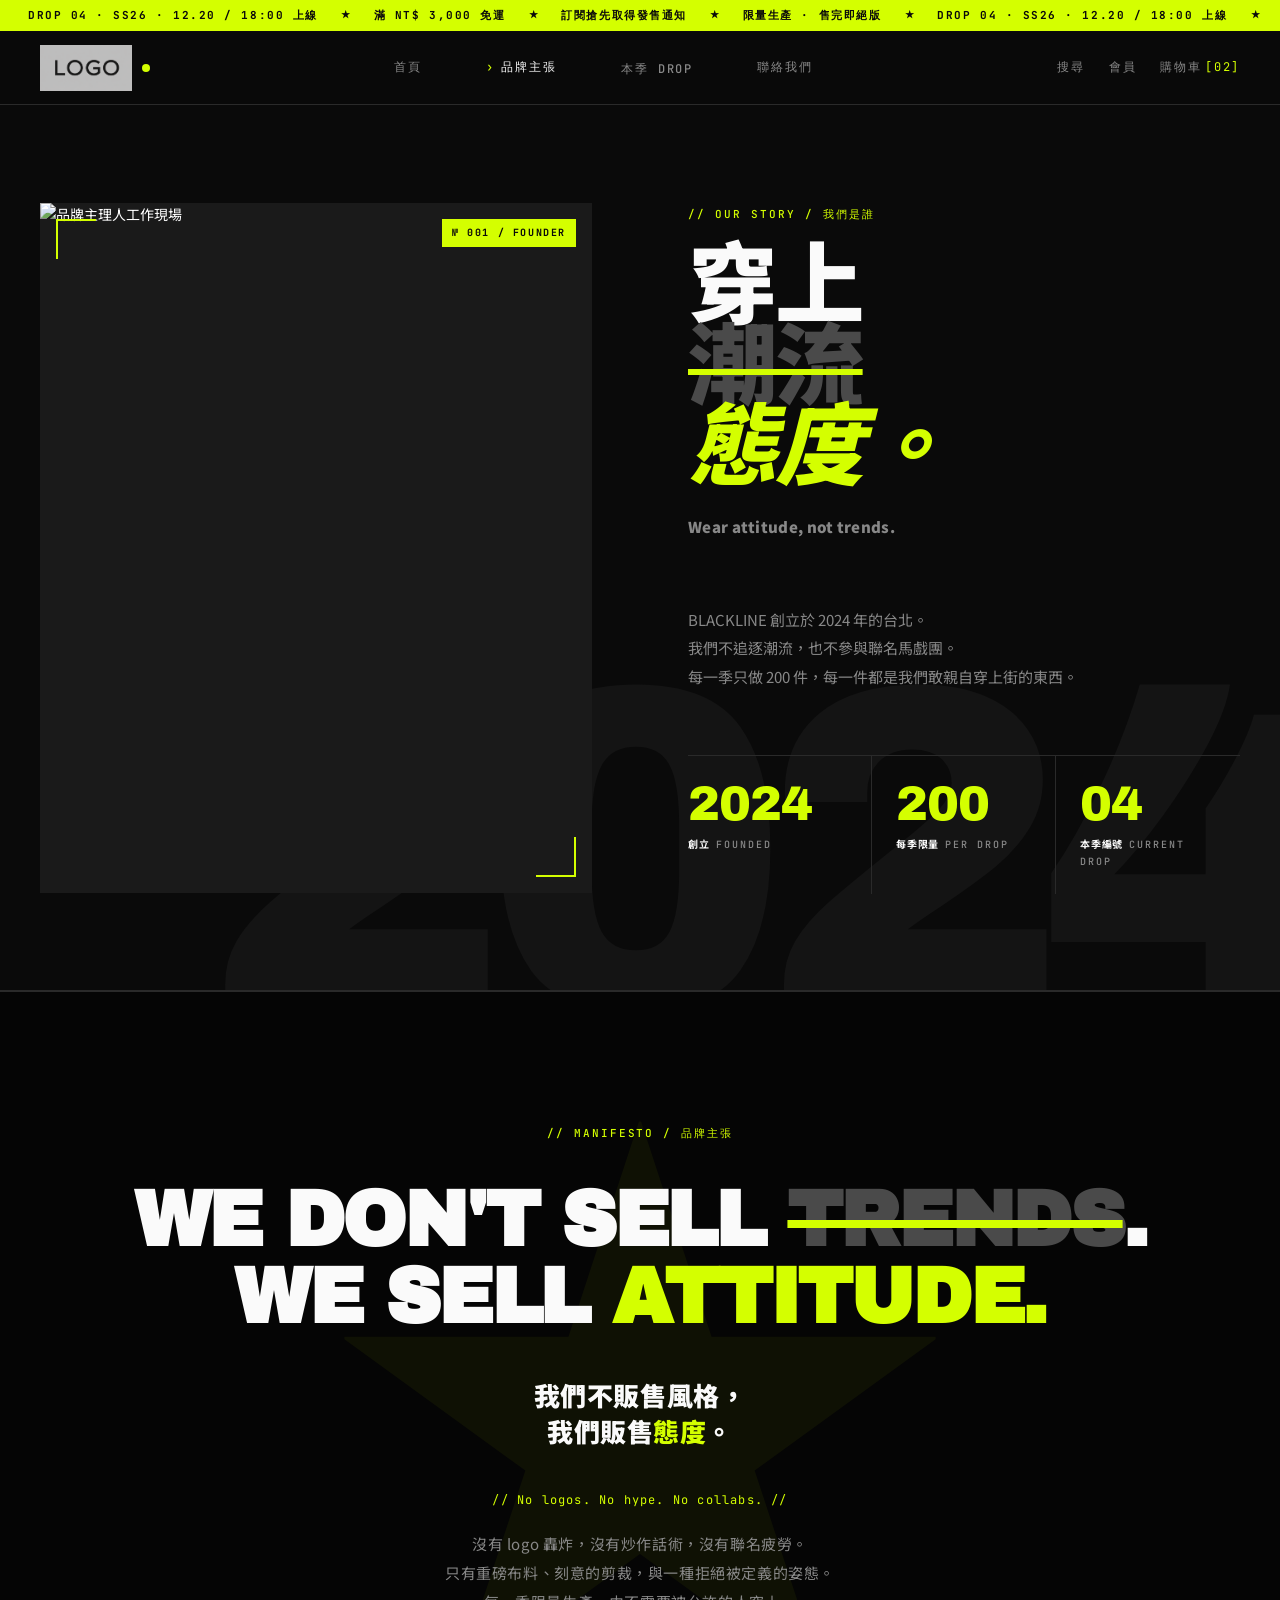
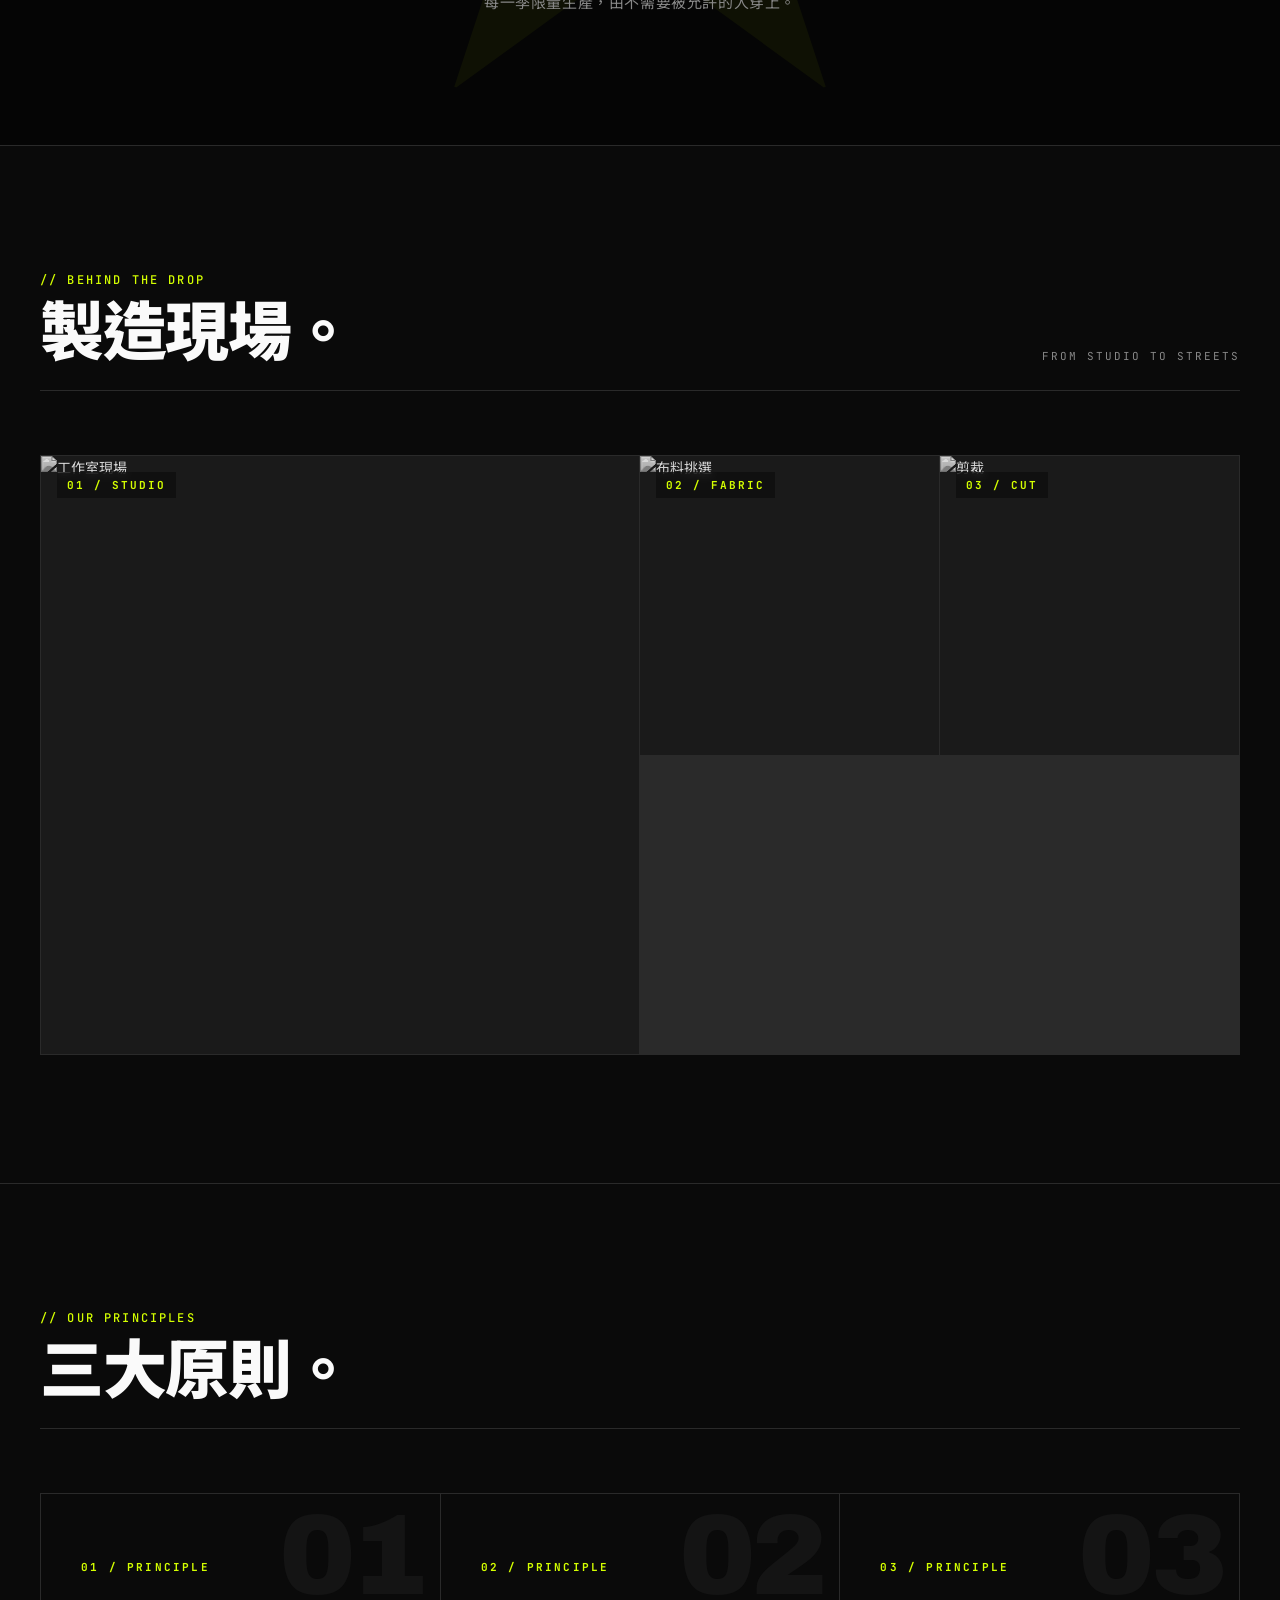
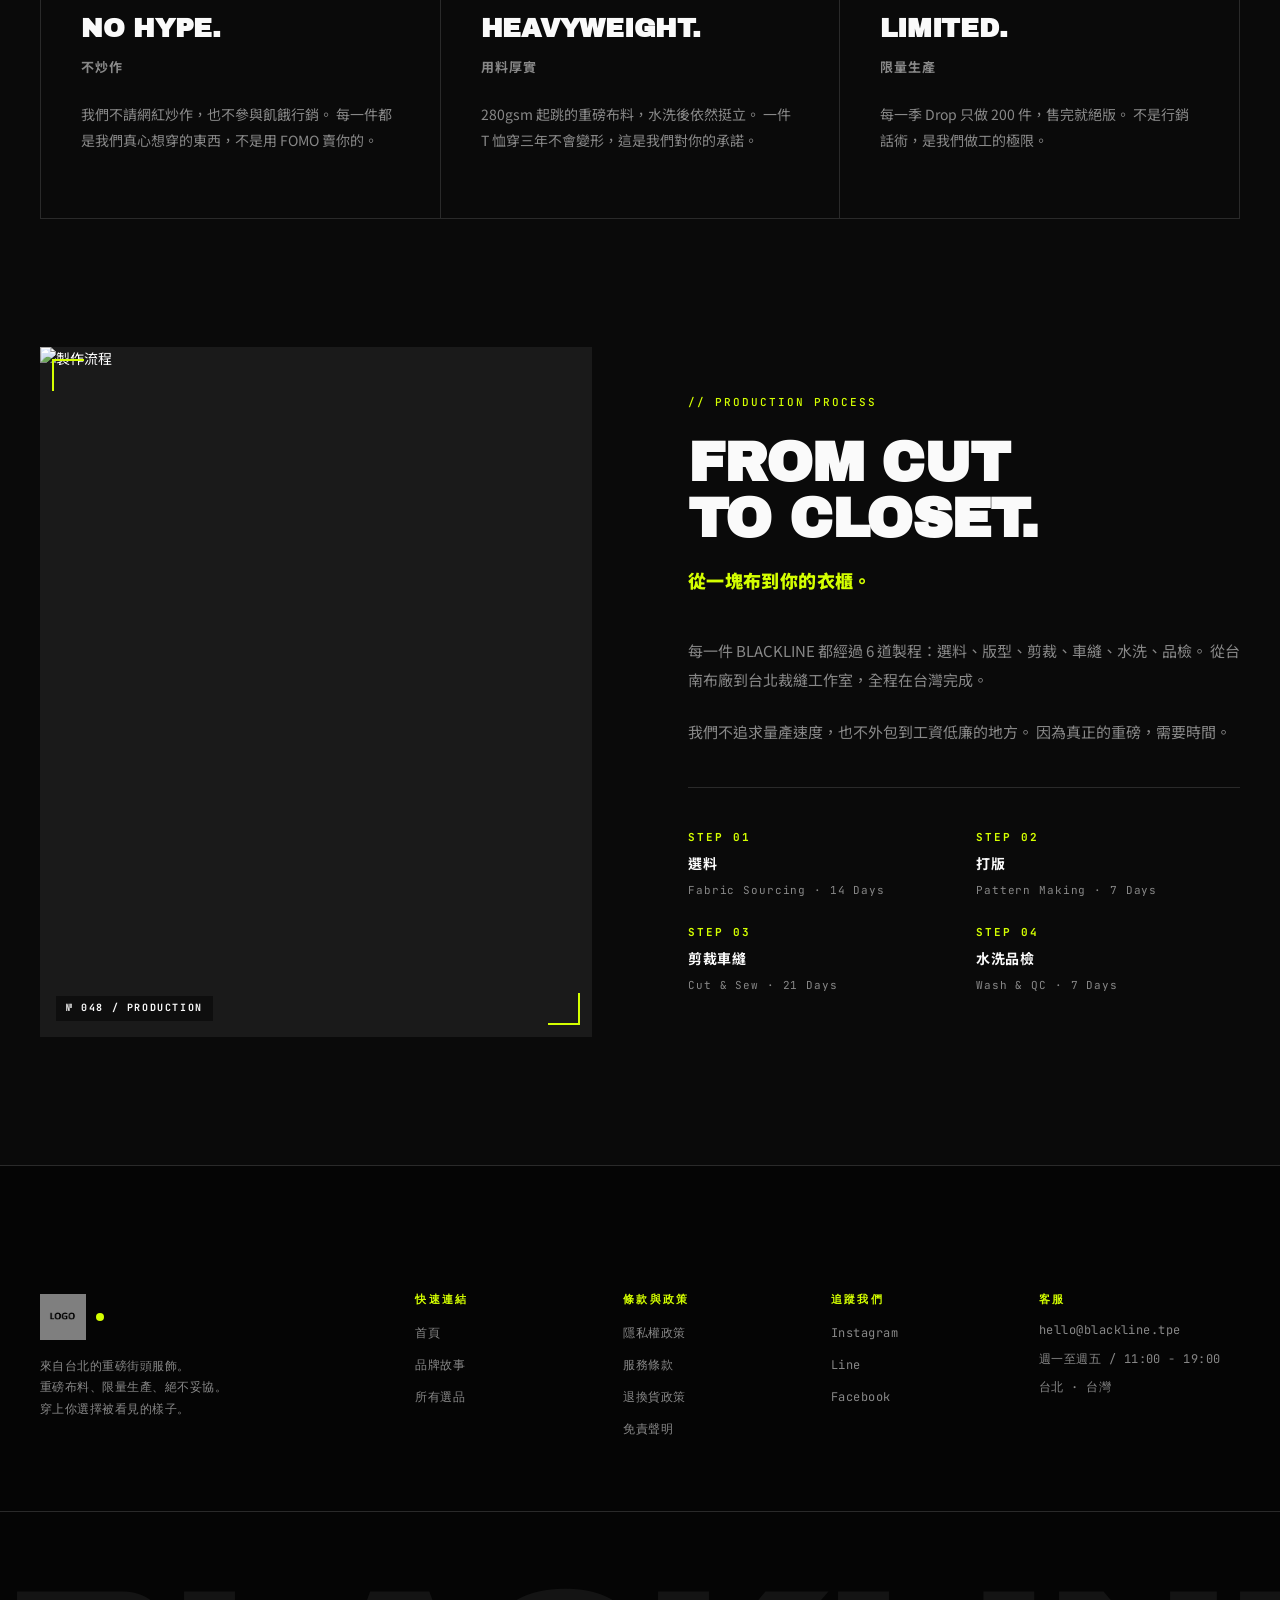
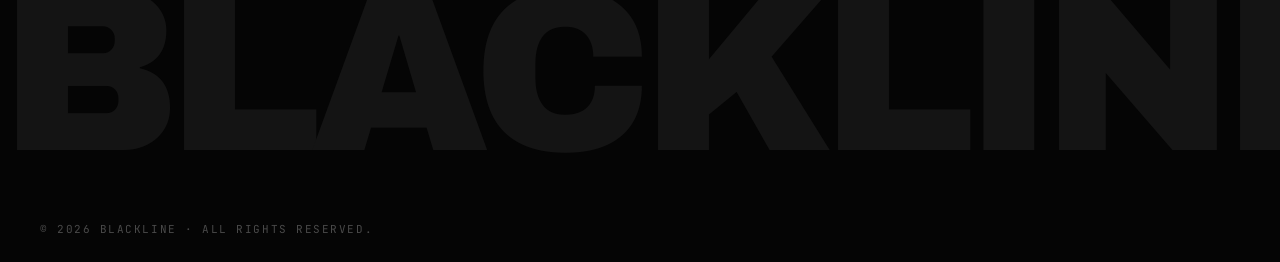
==== commit 2118916c: "first commit" ====
--- a/about/about.html
+++ b/about/about.html
@@ -40,13 +40,13 @@
         <a href="../index/index.html">首頁</a>
         <a href="../about/about.html" class="active">品牌主張</a>
         <div class="nav-dropdown">
-          <a href="../Product/product.html" class="nav-dropdown-trigger">本季 Drop</a>
+          <a href="../product/product.html" class="nav-dropdown-trigger">本季 Drop</a>
           <div class="nav-dropdown-menu">
-            <a href="../Product/product.html">全部商品</a>
-            <a href="../Product/product.html?category=tees">T 恤 / Tees</a>
-            <a href="../Product/product.html?category=outerwear">外套 / Outerwear</a>
-            <a href="../Product/product.html?category=bottoms">褲款 / Bottoms</a>
-            <a href="../Product/product.html?category=accessories">配件 / Accessories</a>
+            <a href="../product/product.html">全部商品</a>
+            <a href="../product/product.html?category=tees">T 恤 / Tees</a>
+            <a href="../product/product.html?category=outerwear">外套 / Outerwear</a>
+            <a href="../product/product.html?category=bottoms">褲款 / Bottoms</a>
+            <a href="../product/product.html?category=accessories">配件 / Accessories</a>
           </div>
         </div>
         <a href="#footer">聯絡我們</a>
@@ -70,11 +70,11 @@
           本季 Drop <span class="drawer-arrow">⌄</span>
         </button>
         <div class="drawer-submenu" id="drawerSubmenu">
-          <a href="../Product/product.html" class="drawer-sublink">全部商品</a>
-          <a href="../Product/product.html?category=tees" class="drawer-sublink">T 恤 / Tees</a>
-          <a href="../Product/product.html?category=outerwear" class="drawer-sublink">外套 / Outerwear</a>
-          <a href="../Product/product.html?category=bottoms" class="drawer-sublink">褲款 / Bottoms</a>
-          <a href="../Product/product.html?category=accessories" class="drawer-sublink">配件 / Accessories</a>
+          <a href="../product/product.html" class="drawer-sublink">全部商品</a>
+          <a href="../product/product.html?category=tees" class="drawer-sublink">T 恤 / Tees</a>
+          <a href="../product/product.html?category=outerwear" class="drawer-sublink">外套 / Outerwear</a>
+          <a href="../product/product.html?category=bottoms" class="drawer-sublink">褲款 / Bottoms</a>
+          <a href="../product/product.html?category=accessories" class="drawer-sublink">配件 / Accessories</a>
         </div>
       </div>
       <a href="#footer" class="drawer-link">聯絡我們</a>
@@ -286,13 +286,14 @@
         <ul>
             <li><a href="../index/index.html">首頁</a></li>
             <li><a href="../about/about.html">品牌故事</a></li>
-            <li><a href="../Product/product.html">所有選品</a></li>
+            <li><a href="../product/product.html">所有選品</a></li>
           </ul>
       </div>
 
       <div class="footer-column">
-        <h4>隱私權政策</h4>
+        <h4>條款與政策</h4>
         <ul>
+          <li><a href="#">隱私權政策</a></li>
           <li><a href="#">服務條款</a></li>
           <li><a href="#">退換貨政策</a></li>
           <li><a href="#">免責聲明</a></li>
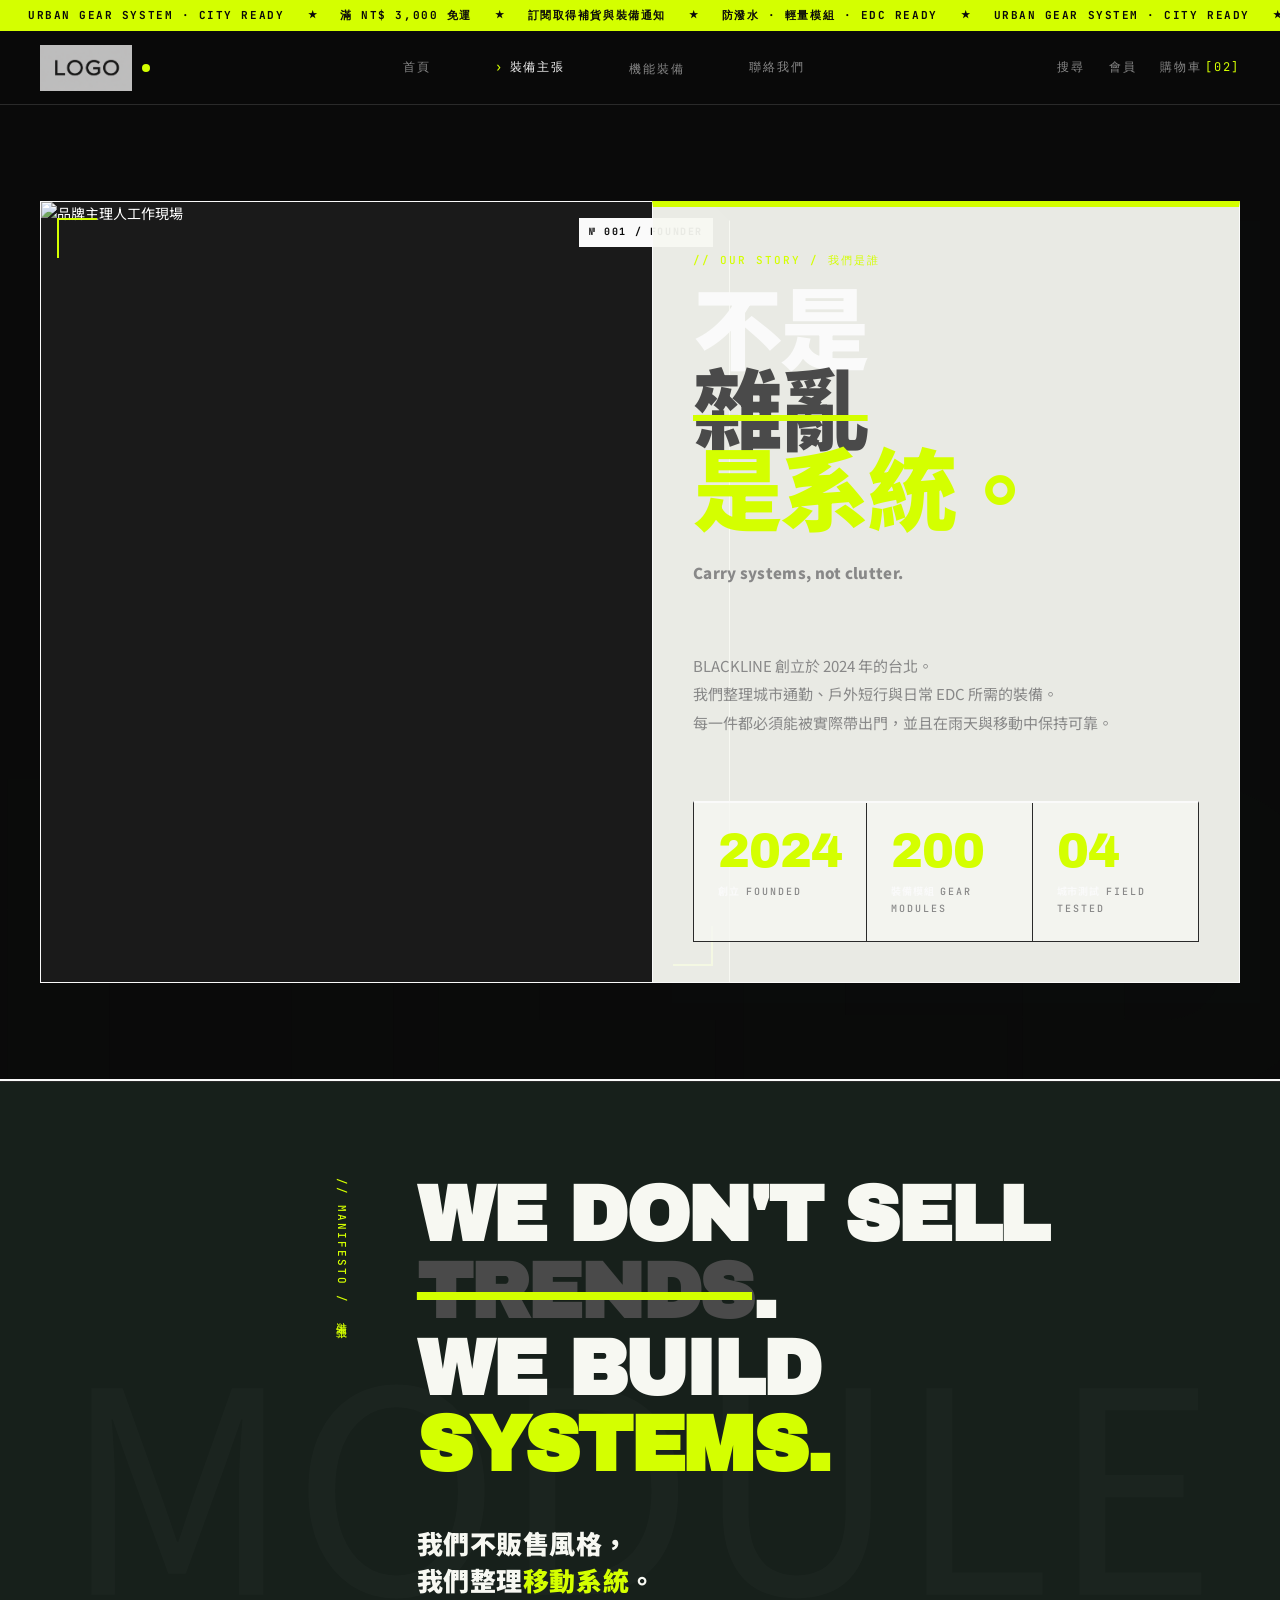
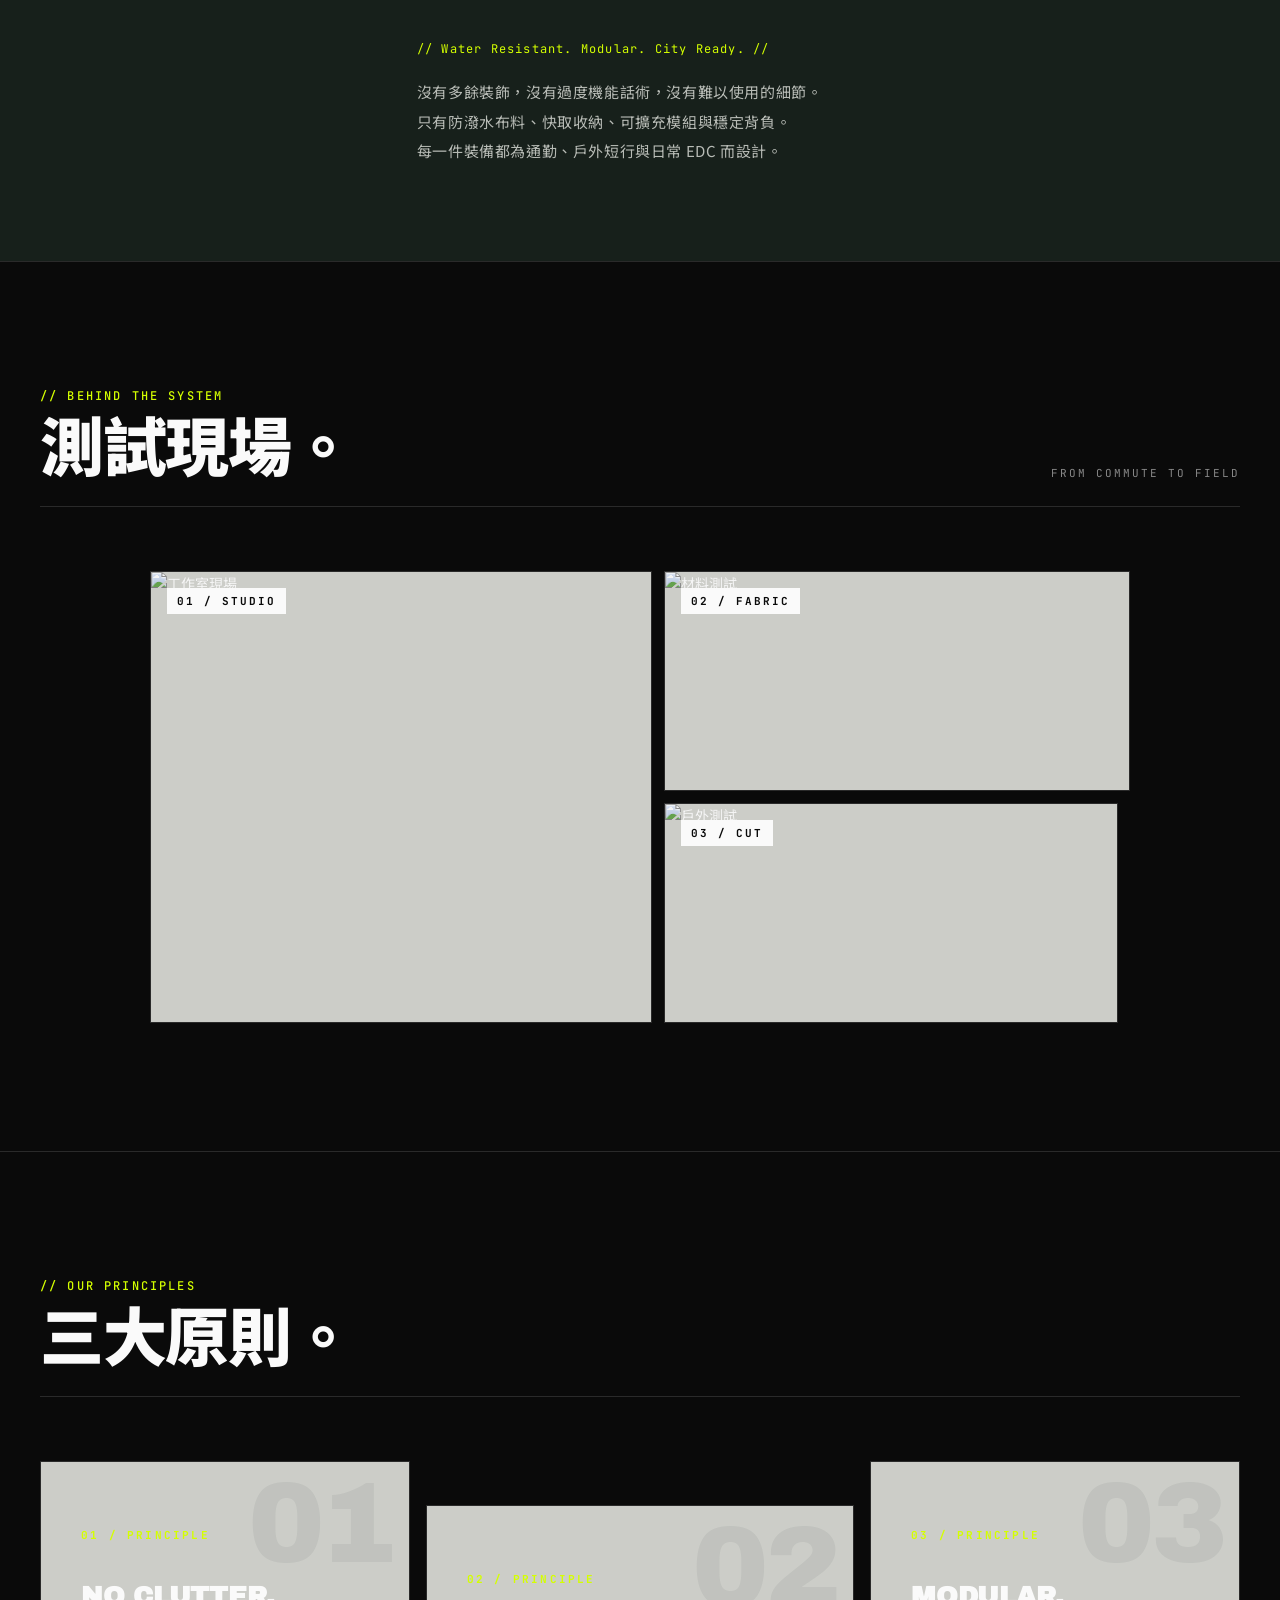
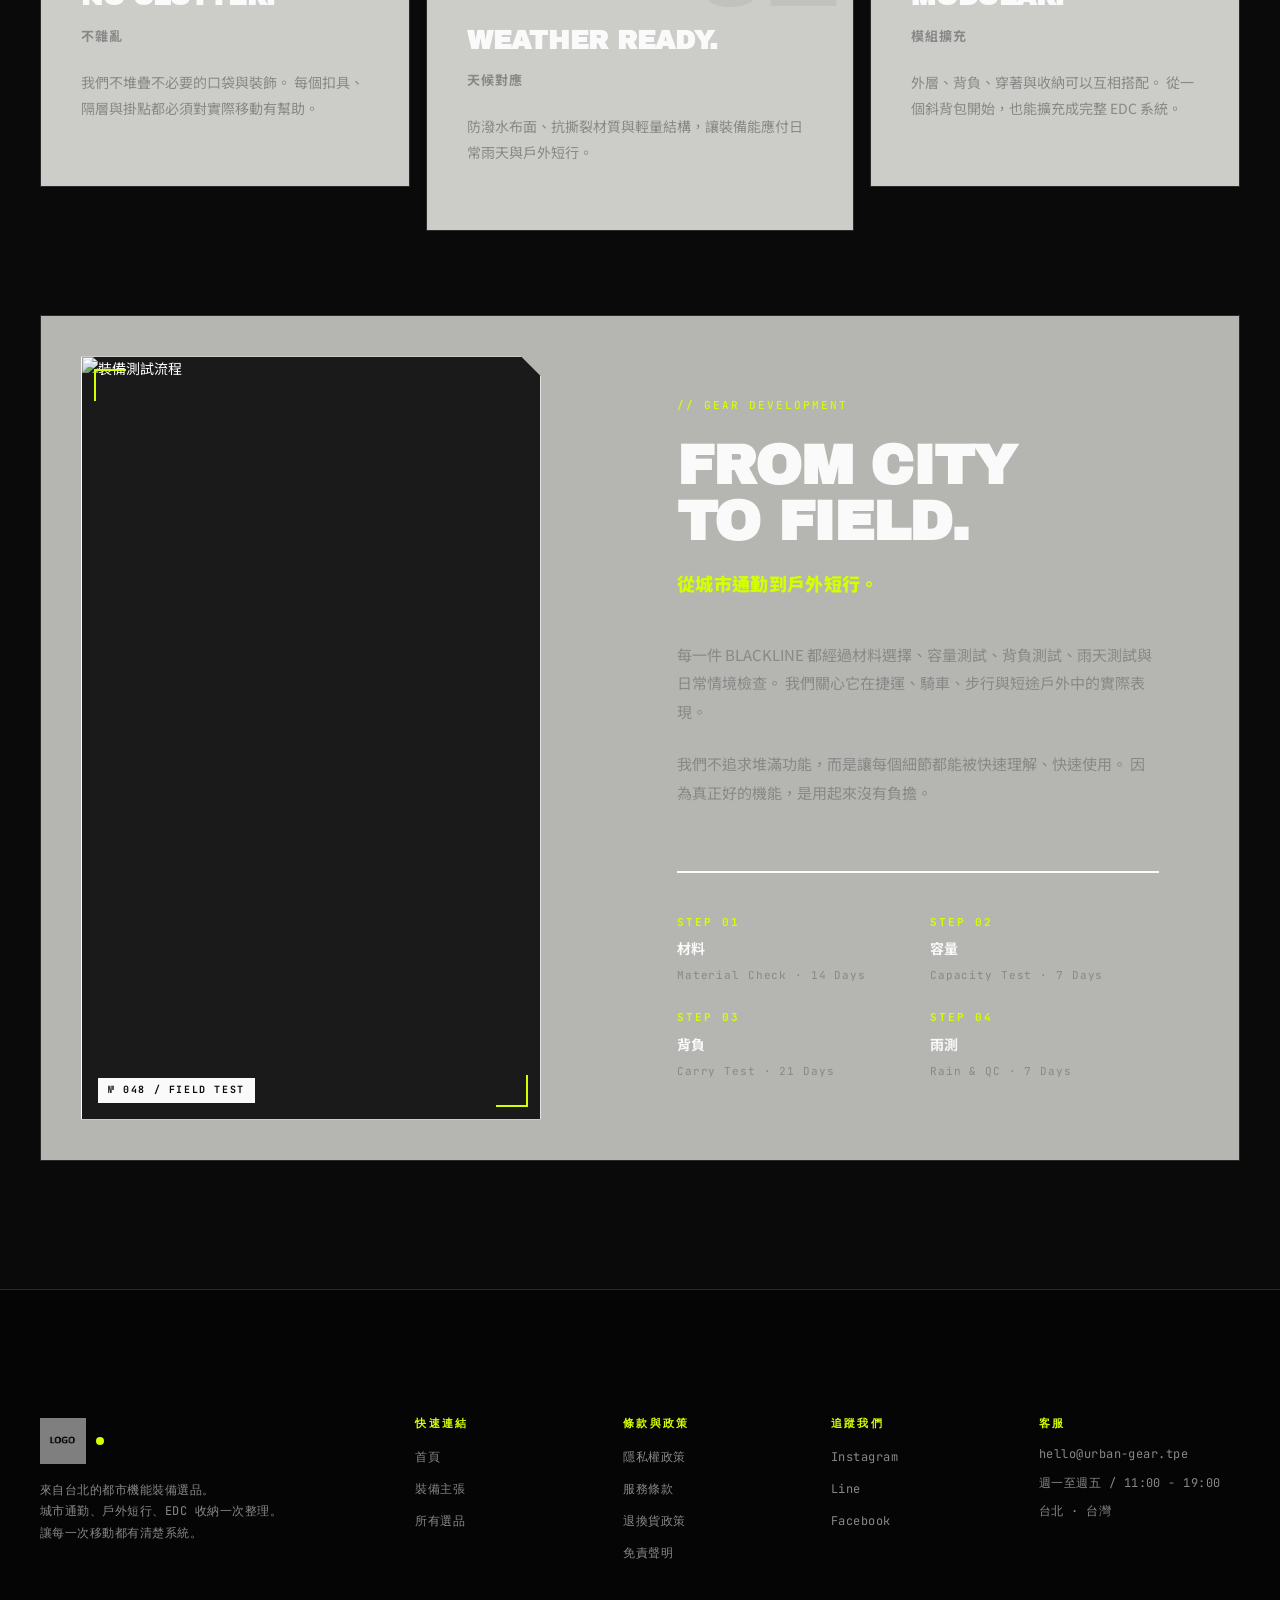
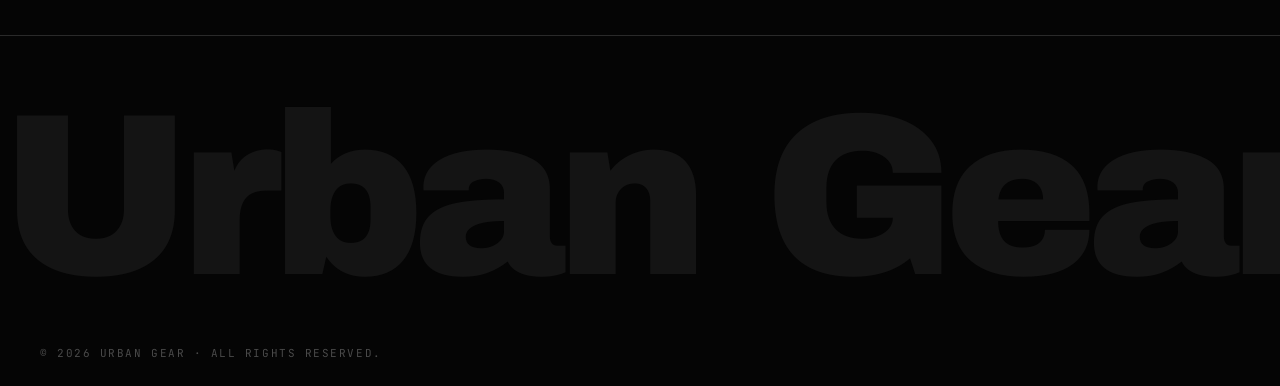
==== commit b561e07f: "first commit" ====
--- a/about/about.html
+++ b/about/about.html
@@ -3,8 +3,8 @@
 <head>
   <meta charset="UTF-8">
   <meta name="viewport" content="width=device-width, initial-scale=1.0">
-  <meta name="description" content="BLACKLINE 品牌主張 — 我們為什麼存在，怎麼製作，以及我們相信的那種態度。">
-  <title>品牌主張 — BLACKLINE</title>
+  <meta name="description" content="Urban Gear 裝備主張 — 我們為什麼存在，怎麼製作，以及我們相信的那種機能。">
+  <title>裝備主張 — Urban Gear</title>
   <link rel="stylesheet" href="../css/base.css">
   <link rel="stylesheet" href="../css/about.css">
 </head>
@@ -13,14 +13,14 @@
   <!-- 跑馬燈 -->
   <div class="top-marquee">
     <div class="marquee-track">
-      <span>Drop 04 · SS26 · 12.20 / 18:00 上線</span>
+      <span>Urban Gear System · City Ready</span>
       <span>滿 NT$ 3,000 免運</span>
-      <span>訂閱搶先取得發售通知</span>
-      <span>限量生產 · 售完即絕版</span>
-      <span>Drop 04 · SS26 · 12.20 / 18:00 上線</span>
+      <span>訂閱取得補貨與裝備通知</span>
+      <span>防潑水 · 輕量模組 · EDC Ready</span>
+      <span>Urban Gear System · City Ready</span>
       <span>滿 NT$ 3,000 免運</span>
-      <span>訂閱搶先取得發售通知</span>
-      <span>限量生產 · 售完即絕版</span>
+      <span>訂閱取得補貨與裝備通知</span>
+      <span>防潑水 · 輕量模組 · EDC Ready</span>
     </div>
   </div>
 
@@ -28,7 +28,7 @@
   <header class="header">
     <div class="header-container">
       <a href="../index/index.html" class="logo">
-        <img src="../assets/logo/logo.png" alt="BLACKLINE">
+        <img src="../assets/logo/logo.png" alt="Urban Gear">
         <span class="dot"></span>
       </a>
 
@@ -38,15 +38,15 @@
 
       <nav class="nav-menu">
         <a href="../index/index.html">首頁</a>
-        <a href="../about/about.html" class="active">品牌主張</a>
+        <a href="../about/about.html" class="active">裝備主張</a>
         <div class="nav-dropdown">
-          <a href="../product/product.html" class="nav-dropdown-trigger">本季 Drop</a>
+          <a href="../product/product.html" class="nav-dropdown-trigger">機能裝備</a>
           <div class="nav-dropdown-menu">
             <a href="../product/product.html">全部商品</a>
-            <a href="../product/product.html?category=tees">T 恤 / Tees</a>
-            <a href="../product/product.html?category=outerwear">外套 / Outerwear</a>
-            <a href="../product/product.html?category=bottoms">褲款 / Bottoms</a>
-            <a href="../product/product.html?category=accessories">配件 / Accessories</a>
+            <a href="../product/product.html?category=tees">外層防護 / Outer Shell</a>
+            <a href="../product/product.html?category=outerwear">背負系統 / Carry System</a>
+            <a href="../product/product.html?category=bottoms">機能穿著 / Utility Wear</a>
+            <a href="../product/product.html?category=accessories">模組配件 / Modular Gear</a>
           </div>
         </div>
         <a href="#footer">聯絡我們</a>
@@ -64,17 +64,17 @@
   <div class="mobile-drawer" id="mobileDrawer">
     <div class="mobile-drawer-inner">
       <a href="../index/index.html" class="drawer-link">首頁</a>
-      <a href="../about/about.html" class="drawer-link active">品牌主張</a>
+      <a href="../about/about.html" class="drawer-link active">裝備主張</a>
       <div class="drawer-dropdown">
         <button class="drawer-dropdown-toggle" id="drawerDropdownToggle" type="button">
-          本季 Drop <span class="drawer-arrow">⌄</span>
+          機能裝備 <span class="drawer-arrow">⌄</span>
         </button>
         <div class="drawer-submenu" id="drawerSubmenu">
           <a href="../product/product.html" class="drawer-sublink">全部商品</a>
-          <a href="../product/product.html?category=tees" class="drawer-sublink">T 恤 / Tees</a>
-          <a href="../product/product.html?category=outerwear" class="drawer-sublink">外套 / Outerwear</a>
-          <a href="../product/product.html?category=bottoms" class="drawer-sublink">褲款 / Bottoms</a>
-          <a href="../product/product.html?category=accessories" class="drawer-sublink">配件 / Accessories</a>
+          <a href="../product/product.html?category=tees" class="drawer-sublink">外層防護 / Outer Shell</a>
+          <a href="../product/product.html?category=outerwear" class="drawer-sublink">背負系統 / Carry System</a>
+          <a href="../product/product.html?category=bottoms" class="drawer-sublink">機能穿著 / Utility Wear</a>
+          <a href="../product/product.html?category=accessories" class="drawer-sublink">模組配件 / Modular Gear</a>
         </div>
       </div>
       <a href="#footer" class="drawer-link">聯絡我們</a>
@@ -98,15 +98,15 @@
         <div class="about-hero-text">
           <span class="kicker">// Our Story / 我們是誰</span>
           <h1>
-            穿上<br>
-            <span class="strike">潮流</span><br>
-            <span class="accent-text">態度。</span>
+            不是<br>
+            <span class="strike">雜亂</span><br>
+            <span class="accent-text">是系統。</span>
           </h1>
-          <p class="about-hero-sub">Wear attitude, not trends.</p>
+          <p class="about-hero-sub">Carry systems, not clutter.</p>
           <p>
             BLACKLINE 創立於 2024 年的台北。<br>
-            我們不追逐潮流，也不參與聯名馬戲團。<br>
-            每一季只做 200 件，每一件都是我們敢親自穿上街的東西。
+            我們整理城市通勤、戶外短行與日常 EDC 所需的裝備。<br>
+            每一件都必須能被實際帶出門，並且在雨天與移動中保持可靠。
           </p>
           <div class="about-stats">
             <div class="stat-item">
@@ -118,13 +118,13 @@
             <div class="stat-item">
               <span class="stat-num">200</span>
               <span class="stat-label">
-                <span class="zh">每季限量</span>Per Drop
+                <span class="zh">裝備模組</span>Gear Modules
               </span>
             </div>
             <div class="stat-item">
               <span class="stat-num">04</span>
               <span class="stat-label">
-                <span class="zh">本季編號</span>Current Drop
+                <span class="zh">城市測試</span>Field Tested
               </span>
             </div>
           </div>
@@ -136,21 +136,21 @@
     <section class="about-manifesto-wall">
       <div class="manifesto-wall-container">
         <div class="manifesto-wall-kicker">
-          <span class="kicker">// Manifesto / 品牌主張</span>
+          <span class="kicker">// Manifesto / 裝備主張</span>
         </div>
         <h2 class="manifesto-wall-title">
           We don't sell <span class="strike">trends</span>.<br>
-          We sell <span class="glow">attitude.</span>
+          We build <span class="glow">systems.</span>
         </h2>
         <p class="manifesto-wall-sub">
           我們不販售風格，<br>
-          我們販售<span class="accent-text">態度</span>。
+          我們整理<span class="accent-text">移動系統</span>。
         </p>
         <p class="manifesto-wall-desc">
-          <span class="mono">// No logos. No hype. No collabs. //</span>
-          沒有 logo 轟炸，沒有炒作話術，沒有聯名疲勞。<br>
-          只有重磅布料、刻意的剪裁，與一種拒絕被定義的姿態。<br>
-          每一季限量生產，由不需要被允許的人穿上。
+          <span class="mono">// Water Resistant. Modular. City Ready. //</span>
+          沒有多餘裝飾，沒有過度機能話術，沒有難以使用的細節。<br>
+          只有防潑水布料、快取收納、可擴充模組與穩定背負。<br>
+          每一件裝備都為通勤、戶外短行與日常 EDC 而設計。
         </p>
       </div>
     </section>
@@ -160,20 +160,20 @@
       <div class="about-story-container">
         <div class="story-header">
           <h2>
-            <span class="small">// Behind The Drop</span>
-            製造現場。
+            <span class="small">// Behind The System</span>
+            測試現場。
           </h2>
-          <p>From Studio To Streets</p>
+          <p>From Commute To Field</p>
         </div>
         <div class="story-gallery-grid">
           <div class="story-gallery-item" data-num="01 / Studio">
             <img src="https://images.unsplash.com/photo-1521572163474-6864f9cf17ab?auto=format&fit=crop&w=900&q=80" alt="工作室現場">
           </div>
           <div class="story-gallery-item" data-num="02 / Fabric">
-            <img src="https://images.unsplash.com/photo-1558769132-cb1aea458c5e?auto=format&fit=crop&w=600&q=80" alt="布料挑選">
+            <img src="https://images.unsplash.com/photo-1558769132-cb1aea458c5e?auto=format&fit=crop&w=600&q=80" alt="材料測試">
           </div>
           <div class="story-gallery-item" data-num="03 / Cut">
-            <img src="https://images.unsplash.com/photo-1490481651871-ab68de25d43d?auto=format&fit=crop&w=600&q=80" alt="剪裁">
+            <img src="https://images.unsplash.com/photo-1490481651871-ab68de25d43d?auto=format&fit=crop&w=600&q=80" alt="戶外測試">
           </div>
         </div>
       </div>
@@ -190,29 +190,28 @@
       <div class="values-grid">
         <div class="value-item" data-num="01">
           <span class="value-num">01 / Principle</span>
-          <h3>No Hype.</h3>
-          <span class="value-h3-zh">不炒作</span>
-          <p>
-            我們不請網紅炒作，也不參與飢餓行銷。
-            每一件都是我們真心想穿的東西，不是用 FOMO 賣你的。
+          <h3>No Clutter.</h3>
+          <span class="value-h3-zh">不雜亂</span>
+          <p>
+            我們不堆疊不必要的口袋與裝飾。
+            每個扣具、隔層與掛點都必須對實際移動有幫助。
           </p>
         </div>
         <div class="value-item" data-num="02">
           <span class="value-num">02 / Principle</span>
-          <h3>Heavyweight.</h3>
-          <span class="value-h3-zh">用料厚實</span>
-          <p>
-            280gsm 起跳的重磅布料，水洗後依然挺立。
-            一件 T 恤穿三年不會變形，這是我們對你的承諾。
+          <h3>Weather Ready.</h3>
+          <span class="value-h3-zh">天候對應</span>
+          <p>
+            防潑水布面、抗撕裂材質與輕量結構，讓裝備能應付日常雨天與戶外短行。
           </p>
         </div>
         <div class="value-item" data-num="03">
           <span class="value-num">03 / Principle</span>
-          <h3>Limited.</h3>
-          <span class="value-h3-zh">限量生產</span>
-          <p>
-            每一季 Drop 只做 200 件，售完就絕版。
-            不是行銷話術，是我們做工的極限。
+          <h3>Modular.</h3>
+          <span class="value-h3-zh">模組擴充</span>
+          <p>
+            外層、背負、穿著與收納可以互相搭配。
+            從一個斜背包開始，也能擴充成完整 EDC 系統。
           </p>
         </div>
       </div>
@@ -222,42 +221,42 @@
     <section class="about-detail">
       <div class="detail-row">
         <div class="detail-img">
-          <span class="detail-img-tag">№ 048 / Production</span>
-          <img src="https://images.unsplash.com/photo-1558769132-cb1aea458c5e?auto=format&fit=crop&w=900&q=80" alt="製作流程">
+          <span class="detail-img-tag">№ 048 / Field Test</span>
+          <img src="https://images.unsplash.com/photo-1558769132-cb1aea458c5e?auto=format&fit=crop&w=900&q=80" alt="裝備測試流程">
         </div>
         <div class="detail-content">
-          <span class="kicker">// Production Process</span>
-          <h2>From Cut<br>To Closet.</h2>
-          <p class="detail-sub">從一塊布到你的衣櫃。</p>
-          <p>
-            每一件 BLACKLINE 都經過 6 道製程：選料、版型、剪裁、車縫、水洗、品檢。
-            從台南布廠到台北裁縫工作室，全程在台灣完成。
-          </p>
-          <p>
-            我們不追求量產速度，也不外包到工資低廉的地方。
-            因為真正的重磅，需要時間。
+          <span class="kicker">// Gear Development</span>
+          <h2>From City<br>To Field.</h2>
+          <p class="detail-sub">從城市通勤到戶外短行。</p>
+          <p>
+            每一件 BLACKLINE 都經過材料選擇、容量測試、背負測試、雨天測試與日常情境檢查。
+            我們關心它在捷運、騎車、步行與短途戶外中的實際表現。
+          </p>
+          <p>
+            我們不追求堆滿功能，而是讓每個細節都能被快速理解、快速使用。
+            因為真正好的機能，是用起來沒有負擔。
           </p>
 
           <div class="detail-process">
             <div class="process-item">
               <span class="process-num">Step 01</span>
-              <span class="process-name">選料</span>
-              <span class="process-desc">Fabric Sourcing · 14 Days</span>
+              <span class="process-name">材料</span>
+              <span class="process-desc">Material Check · 14 Days</span>
             </div>
             <div class="process-item">
               <span class="process-num">Step 02</span>
-              <span class="process-name">打版</span>
-              <span class="process-desc">Pattern Making · 7 Days</span>
+              <span class="process-name">容量</span>
+              <span class="process-desc">Capacity Test · 7 Days</span>
             </div>
             <div class="process-item">
               <span class="process-num">Step 03</span>
-              <span class="process-name">剪裁車縫</span>
-              <span class="process-desc">Cut &amp; Sew · 21 Days</span>
+              <span class="process-name">背負</span>
+              <span class="process-desc">Carry Test · 21 Days</span>
             </div>
             <div class="process-item">
               <span class="process-num">Step 04</span>
-              <span class="process-name">水洗品檢</span>
-              <span class="process-desc">Wash &amp; QC · 7 Days</span>
+              <span class="process-name">雨測</span>
+              <span class="process-desc">Rain &amp; QC · 7 Days</span>
             </div>
           </div>
         </div>
@@ -274,10 +273,10 @@
           <img src="../assets/logo/logo02.png" alt="BLACKLINE">
           <span class="dot"></span>
         </a>
-        <p>
-          來自台北的重磅街頭服飾。<br>
-          重磅布料、限量生產、絕不妥協。<br>
-          穿上你選擇被看見的樣子。
+                <p>
+          來自台北的都市機能裝備選品。<br>
+          城市通勤、戶外短行、EDC 收納一次整理。<br>
+          讓每一次移動都有清楚系統。
         </p>
       </div>
 
@@ -285,7 +284,7 @@
         <h4>快速連結</h4>
         <ul>
             <li><a href="../index/index.html">首頁</a></li>
-            <li><a href="../about/about.html">品牌故事</a></li>
+            <li><a href="../about/about.html">裝備主張</a></li>
             <li><a href="../product/product.html">所有選品</a></li>
           </ul>
       </div>
@@ -311,16 +310,16 @@
 
       <div class="footer-column">
         <h4>客服</h4>
-        <p>hello@blackline.tpe</p>
+        <p>hello@urban-gear.tpe</p>
         <p>週一至週五 / 11:00 - 19:00</p>
         <p>台北 · 台灣</p>
       </div>
     </div>
 
-    <div class="footer-big-text">BLACKLINE</div>
+    <div class="footer-big-text">Urban Gear</div>
 
     <div class="footer-bottom">
-      <p>© 2026 BLACKLINE · All Rights Reserved.</p>
+      <p>© 2026 Urban Gear · All Rights Reserved.</p>
 
     </div>
   </footer>
@@ -351,3 +350,10 @@
   </script>
 </body>
 </html>
+
+
+
+
+
+
+
--- a/css/about.css
+++ b/css/about.css
@@ -678,3 +678,300 @@
 
   .detail-process { grid-template-columns: 1fr; }
 }
+
+/* =========================================
+   Urban Field Manual — About Override
+   ========================================= */
+.about-page,
+.about-hero,
+.about-story-section {
+  background: transparent;
+}
+
+.about-hero {
+  border-bottom: 2px solid var(--text-primary);
+}
+
+.about-hero::before {
+  content: "FIELD";
+  color: rgba(23,32,27,0.06);
+}
+
+.about-hero-image,
+.detail-img {
+  border: 1px solid var(--text-primary);
+  clip-path: polygon(0 0, calc(100% - 20px) 0, 100% 20px, 100% 100%, 0 100%);
+}
+
+.about-hero-image img,
+.story-gallery-item img,
+.detail-img img {
+  filter: saturate(0.58) contrast(1.05);
+}
+
+.about-hero-image:hover img,
+.story-gallery-item:hover img,
+.detail-img:hover img {
+  filter: saturate(0.94) contrast(1.06);
+}
+
+.about-hero-image-tag,
+.detail-img-tag,
+.story-gallery-item::after {
+  background: var(--text-primary);
+  color: var(--bg-page);
+}
+
+.about-hero-text h1 .accent-text,
+.detail-content .detail-sub,
+.stat-num {
+  color: var(--accent);
+  font-style: normal;
+}
+
+.about-stats {
+  background: rgba(247,248,242,0.78);
+  border: 1px solid var(--border-line);
+  border-top: 2px solid var(--text-primary);
+}
+
+.stat-item {
+  padding: var(--space-4);
+}
+
+.about-manifesto-wall {
+  background: #17201B;
+  color: #F7F8F2;
+}
+
+.about-manifesto-wall::before {
+  content: "MODULE";
+  color: rgba(247,248,242,0.05);
+  font-size: clamp(120px, 22vw, 300px);
+}
+
+.manifesto-wall-title,
+.manifesto-wall-sub {
+  color: #F7F8F2;
+}
+
+.manifesto-wall-title .glow,
+.manifesto-wall-sub .accent-text,
+.manifesto-wall-desc .mono {
+  color: var(--accent);
+}
+
+.manifesto-wall-desc {
+  color: rgba(247,248,242,0.72);
+}
+
+.story-gallery-grid,
+.values-grid {
+  gap: var(--space-3);
+  background: transparent;
+  border: none;
+}
+
+.story-gallery-item,
+.value-item {
+  background: rgba(247,248,242,0.82);
+  border: 1px solid var(--border-line);
+}
+
+.value-item:hover {
+  background: #FFFFFF;
+  box-shadow: 0 18px 44px rgba(23,32,27,0.1);
+}
+
+.value-item::before {
+  color: rgba(23,32,27,0.06);
+}
+
+.detail-row {
+  background: rgba(247,248,242,0.72);
+  border: 1px solid var(--border-line);
+  padding: var(--space-5);
+}
+
+.detail-process {
+  border-top: 2px solid var(--text-primary);
+}
+
+@media (max-width: 960px) {
+  .detail-row { padding: var(--space-4); }
+}
+
+/* =========================================
+   Urban Field Manual — About Layout Shift V2
+   ========================================= */
+@media (min-width: 961px) {
+  .about-hero-container {
+    grid-template-columns: repeat(12, minmax(0, 1fr));
+    gap: var(--space-4);
+    min-height: 760px;
+  }
+
+  .about-hero-image {
+    grid-column: 1 / 8;
+    grid-row: 1;
+    height: 100%;
+    aspect-ratio: auto;
+  }
+
+  .about-hero-text {
+    grid-column: 7 / 13;
+    grid-row: 1;
+    align-self: end;
+    background: rgba(247,248,242,0.94);
+    border: 1px solid var(--text-primary);
+    border-top: 6px solid var(--accent);
+    padding: var(--space-5);
+    z-index: 2;
+    box-shadow: 20px 20px 0 rgba(23,32,27,0.08);
+  }
+
+  .about-stats {
+    margin-top: var(--space-4);
+  }
+
+  .about-manifesto-wall {
+    padding-block: var(--space-7);
+  }
+
+  .manifesto-wall-container {
+    display: grid;
+    grid-template-columns: 0.34fr 1fr;
+    column-gap: var(--space-6);
+    text-align: left;
+  }
+
+  .manifesto-wall-kicker {
+    writing-mode: vertical-rl;
+    margin: 0;
+  }
+
+  .manifesto-wall-title,
+  .manifesto-wall-sub,
+  .manifesto-wall-desc {
+    grid-column: 2;
+    margin-left: 0;
+  }
+
+  .story-gallery-grid {
+    grid-template-columns: 1.35fr 0.75fr 0.9fr;
+    grid-auto-rows: 300px;
+  }
+
+  .story-gallery-item:first-child {
+    grid-row: span 2;
+  }
+
+  .story-gallery-item:nth-child(2) {
+    grid-column: 2 / 4;
+  }
+
+  .values-grid {
+    grid-template-columns: 0.95fr 1.1fr 0.95fr;
+    align-items: stretch;
+  }
+
+  .value-item:nth-child(2) {
+    transform: translateY(44px);
+  }
+
+  .detail-row {
+    grid-template-columns: 0.9fr 1.1fr;
+    align-items: stretch;
+  }
+
+  .detail-img {
+    aspect-ratio: auto;
+    min-height: 560px;
+  }
+
+  .detail-content {
+    display: flex;
+    flex-direction: column;
+    justify-content: center;
+    padding: var(--space-5);
+  }
+}
+
+@media (max-width: 960px) {
+  .value-item:nth-child(2) {
+    transform: none;
+  }
+}
+
+/* Mobile containment for shifted about page */
+@media (max-width: 960px) {
+  .about-page,
+  .about-hero,
+  .about-manifesto-wall,
+  .about-story-section,
+  .brand-values,
+  .about-detail {
+    max-width: 100vw;
+    overflow-x: hidden;
+  }
+
+  .about-hero::before,
+  .about-manifesto-wall::before {
+    right: -8px;
+    left: auto;
+    transform: translateY(-50%);
+    font-size: clamp(92px, 28vw, 140px);
+  }
+
+  .about-hero-text h1 {
+    font-size: clamp(48px, 15vw, 70px);
+  }
+
+  .detail-row,
+  .story-gallery-grid,
+  .values-grid {
+    max-width: 100%;
+  }
+}
+
+/* Desktop fix：測試現場圖片區整理 */
+@media (min-width: 901px) {
+  .story-gallery-grid {
+    max-width: 980px;
+    margin: 0 auto;
+    display: grid;
+    grid-template-columns: 1.05fr 0.95fr;
+    grid-template-rows: 220px 220px;
+    gap: 12px;
+    background: transparent;
+    border: none;
+  }
+
+  .story-gallery-item {
+    aspect-ratio: auto;
+    border: 1px solid var(--border-line);
+    background: rgba(247,248,242,0.82);
+  }
+
+  .story-gallery-item:first-child {
+    grid-row: 1 / 3;
+  }
+
+  .story-gallery-item img {
+    object-fit: cover;
+    object-position: center;
+    filter: saturate(0.72) contrast(1.04) brightness(0.96);
+  }
+
+  .story-gallery-item:first-child img {
+    object-position: center 45%;
+  }
+
+  .story-gallery-item:nth-child(2) img {
+    object-position: center 38%;
+  }
+
+  .story-gallery-item:nth-child(3) img {
+    object-position: center 50%;
+  }
+}
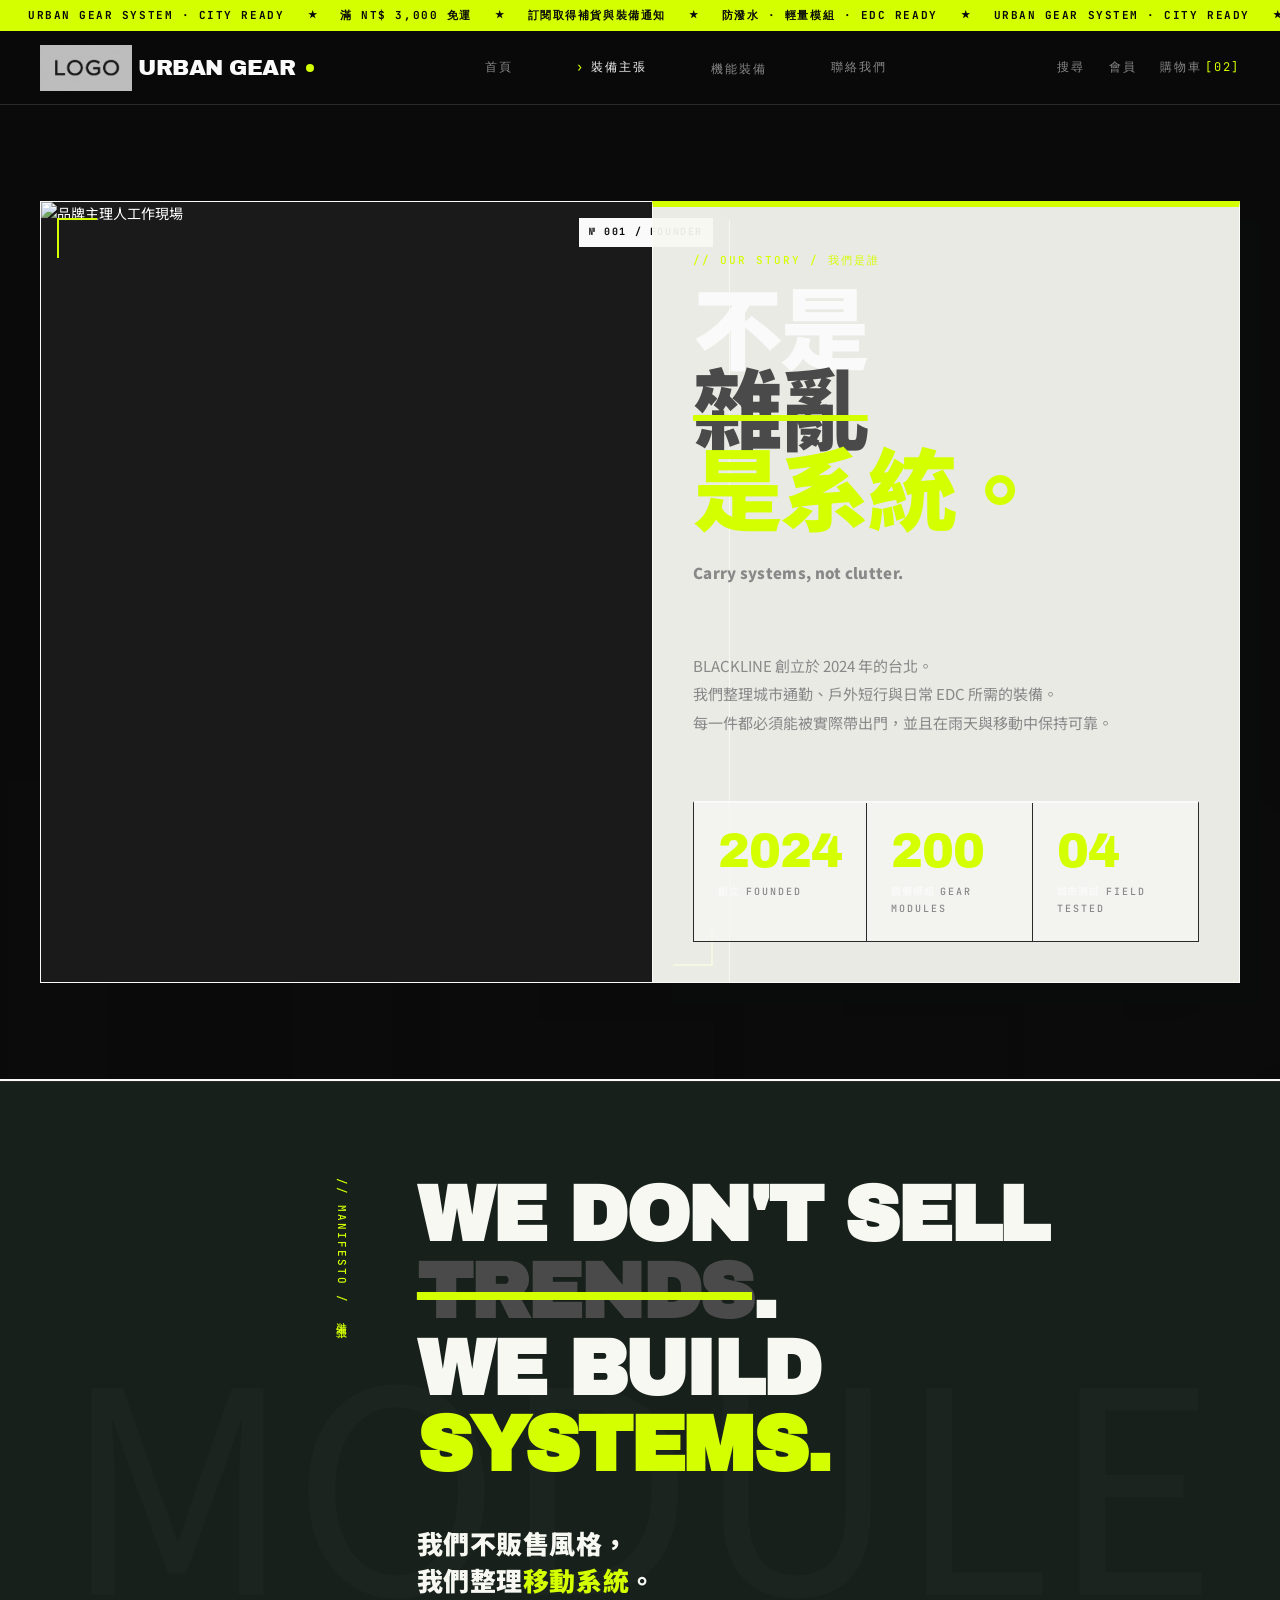
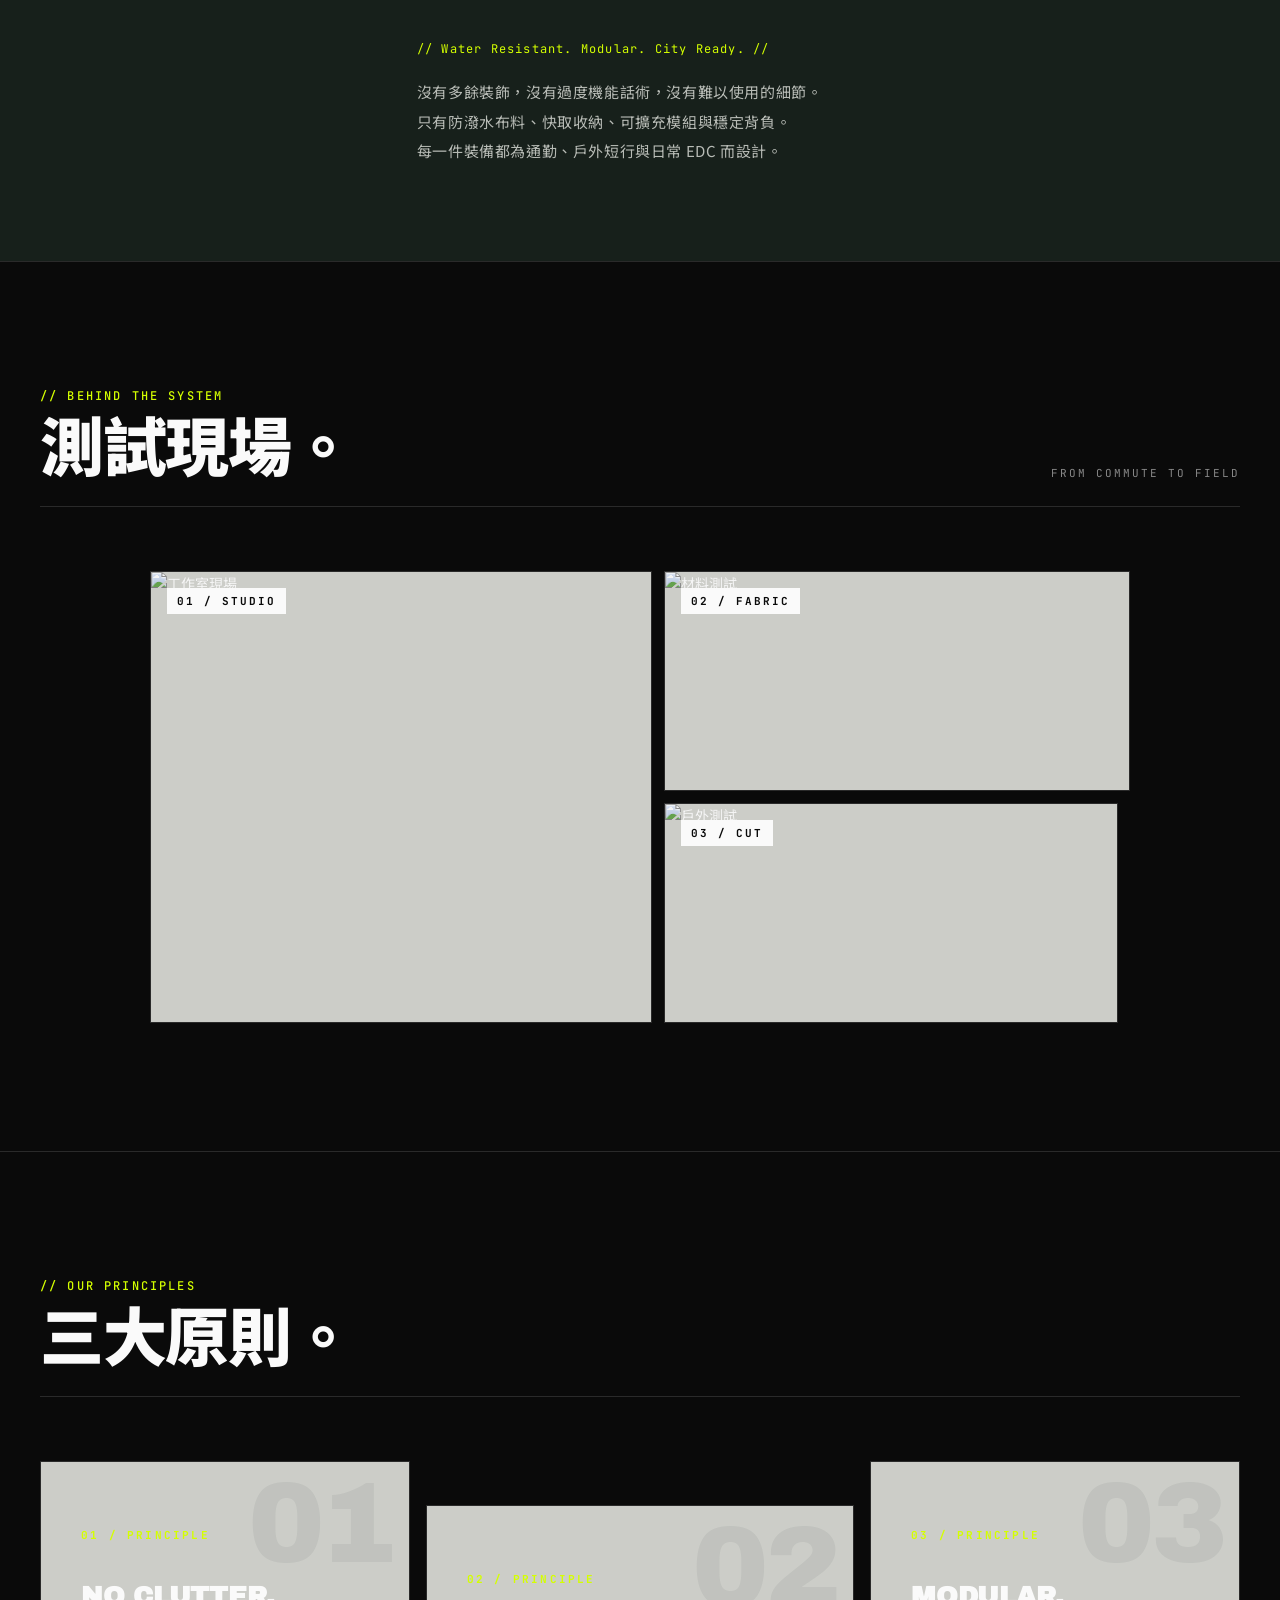
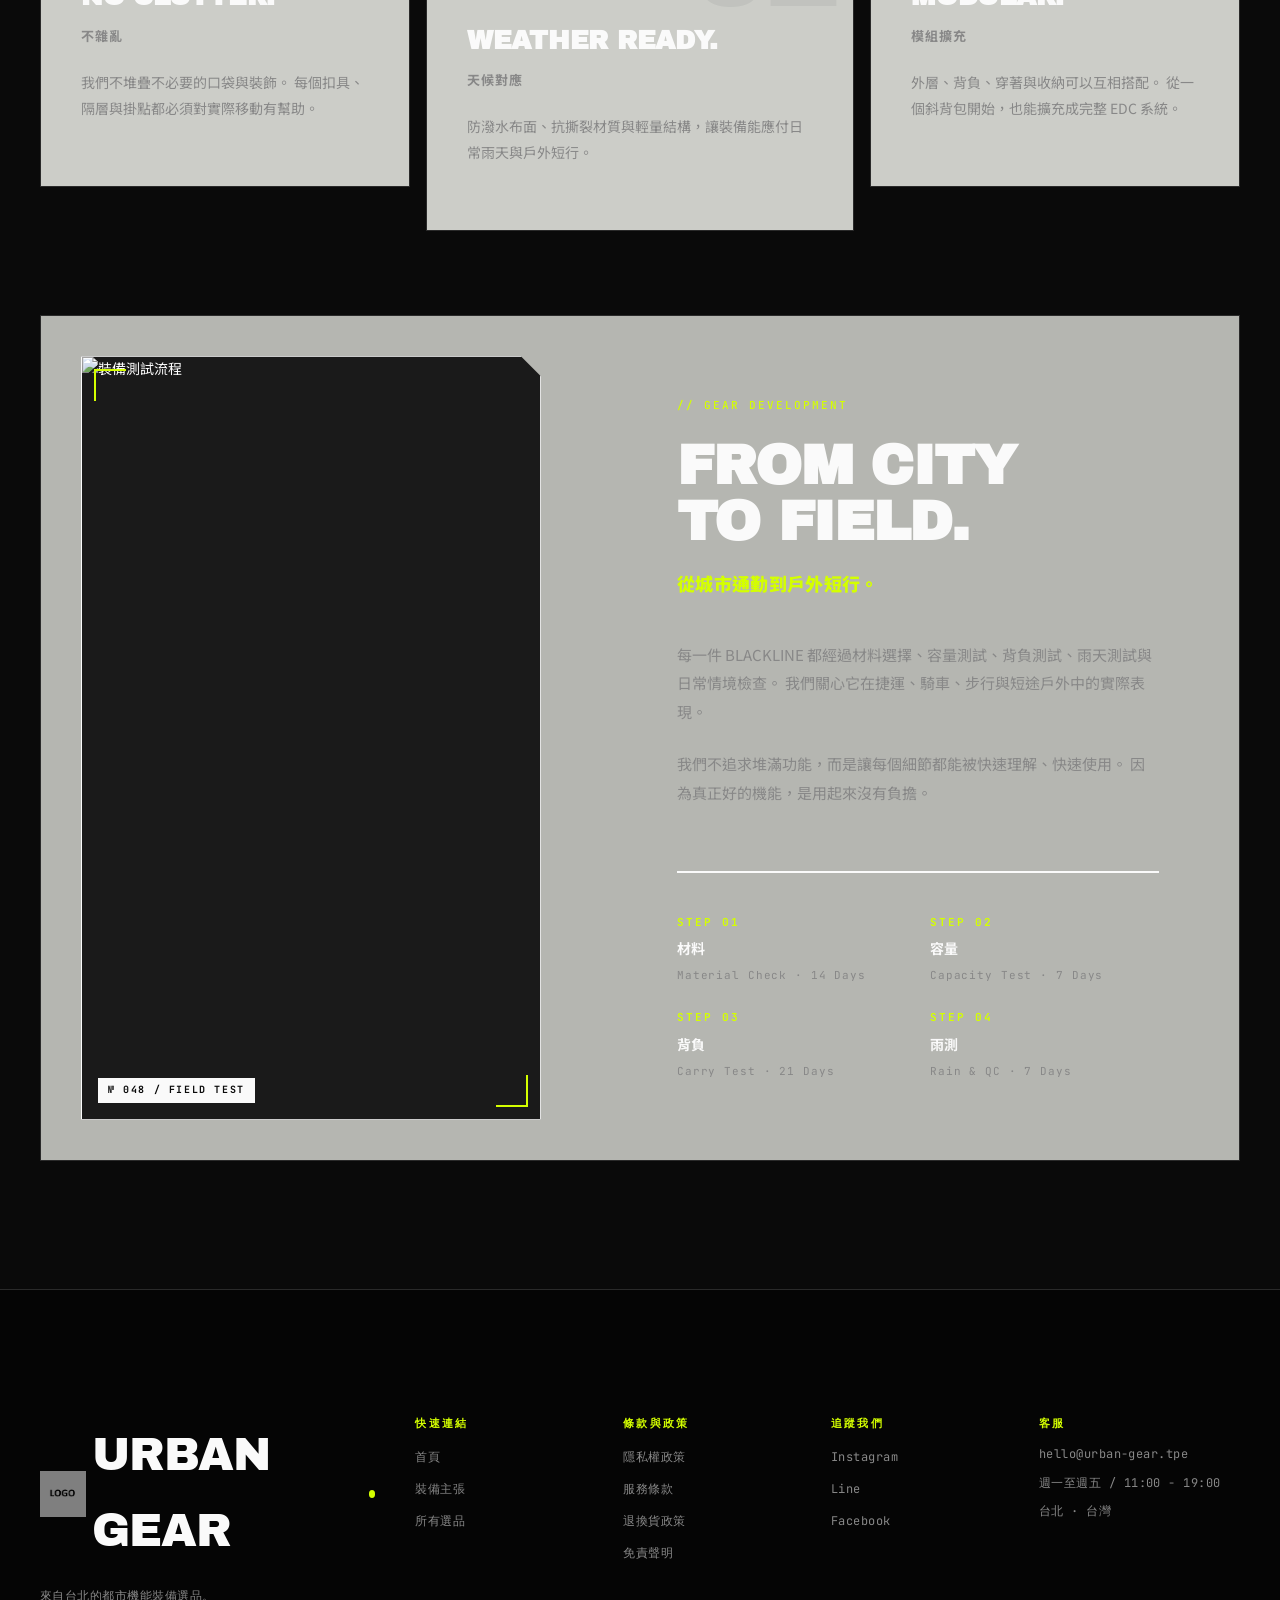
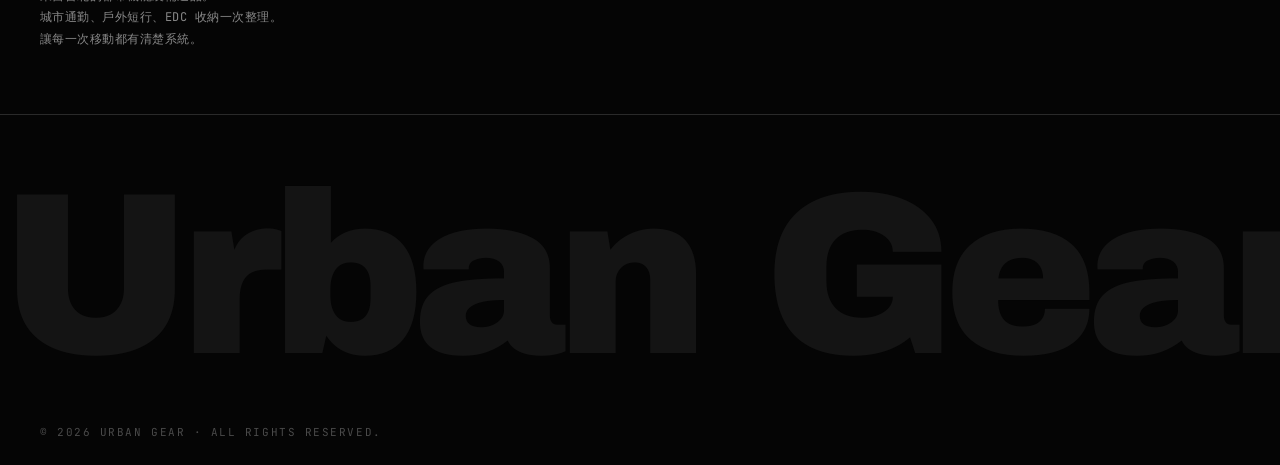
==== commit 7c1b23c2: "first commit" ====
--- a/about/about.html
+++ b/about/about.html
@@ -29,6 +29,7 @@
     <div class="header-container">
       <a href="../index/index.html" class="logo">
         <img src="../assets/logo/logo.png" alt="Urban Gear">
+        <span class="logo-text">Urban Gear</span><!-- 品牌名稱 -->
         <span class="dot"></span>
       </a>
 
@@ -93,7 +94,7 @@
       <div class="about-hero-container">
         <div class="about-hero-image">
           <span class="about-hero-image-tag">№ 001 / Founder</span>
-          <img src="https://images.unsplash.com/photo-1551488831-00ddcb6c6bd3?auto=format&fit=crop&w=900&q=80" alt="品牌主理人工作現場">
+          <img src="https://cdn02.pinkoi.com/product/AKP6LFWC/0/1/640x530.jpg" alt="品牌主理人工作現場">
         </div>
         <div class="about-hero-text">
           <span class="kicker">// Our Story / 我們是誰</span>
@@ -167,13 +168,13 @@
         </div>
         <div class="story-gallery-grid">
           <div class="story-gallery-item" data-num="01 / Studio">
-            <img src="https://images.unsplash.com/photo-1521572163474-6864f9cf17ab?auto=format&fit=crop&w=900&q=80" alt="工作室現場">
+            <img src="https://cdn01.pinkoi.com/product/mP4nsDiV/0/1/640x530.jpg" alt="工作室現場">
           </div>
           <div class="story-gallery-item" data-num="02 / Fabric">
-            <img src="https://images.unsplash.com/photo-1558769132-cb1aea458c5e?auto=format&fit=crop&w=600&q=80" alt="材料測試">
+            <img src="https://cdn01.pinkoi.com/product/Zs2U9z7p/0/1/640x530.jpg" alt="材料測試">
           </div>
           <div class="story-gallery-item" data-num="03 / Cut">
-            <img src="https://images.unsplash.com/photo-1490481651871-ab68de25d43d?auto=format&fit=crop&w=600&q=80" alt="戶外測試">
+            <img src=" https://images.unsplash.com/photo-1556306535-0f09a537f0a3?auto=format&fit=crop&w=900&q=80" alt="戶外測試">
           </div>
         </div>
       </div>
@@ -222,7 +223,7 @@
       <div class="detail-row">
         <div class="detail-img">
           <span class="detail-img-tag">№ 048 / Field Test</span>
-          <img src="https://images.unsplash.com/photo-1558769132-cb1aea458c5e?auto=format&fit=crop&w=900&q=80" alt="裝備測試流程">
+          <img src="https://media.gq.com.tw/photos/5dbc3f9d2551d4000869ff0e/16:9/w_2560%2Cc_limit/2018110970449729.jpg" alt="裝備測試流程">
         </div>
         <div class="detail-content">
           <span class="kicker">// Gear Development</span>
@@ -271,6 +272,7 @@
       <div class="footer-brand">
         <a href="../index/index.html" class="logo">
           <img src="../assets/logo/logo02.png" alt="BLACKLINE">
+          <span class="logo-text">Urban Gear</span><!-- 品牌名稱 -->
           <span class="dot"></span>
         </a>
                 <p>
--- a/css/about.css
+++ b/css/about.css
@@ -17,7 +17,7 @@
 
 /* 巨大背景年份 */
 .about-hero::before {
-  content: "2024";
+  content: "2024"; /*背景浮水印 可自行修改*/
   position: absolute;
   bottom: -60px;
   right: -40px;
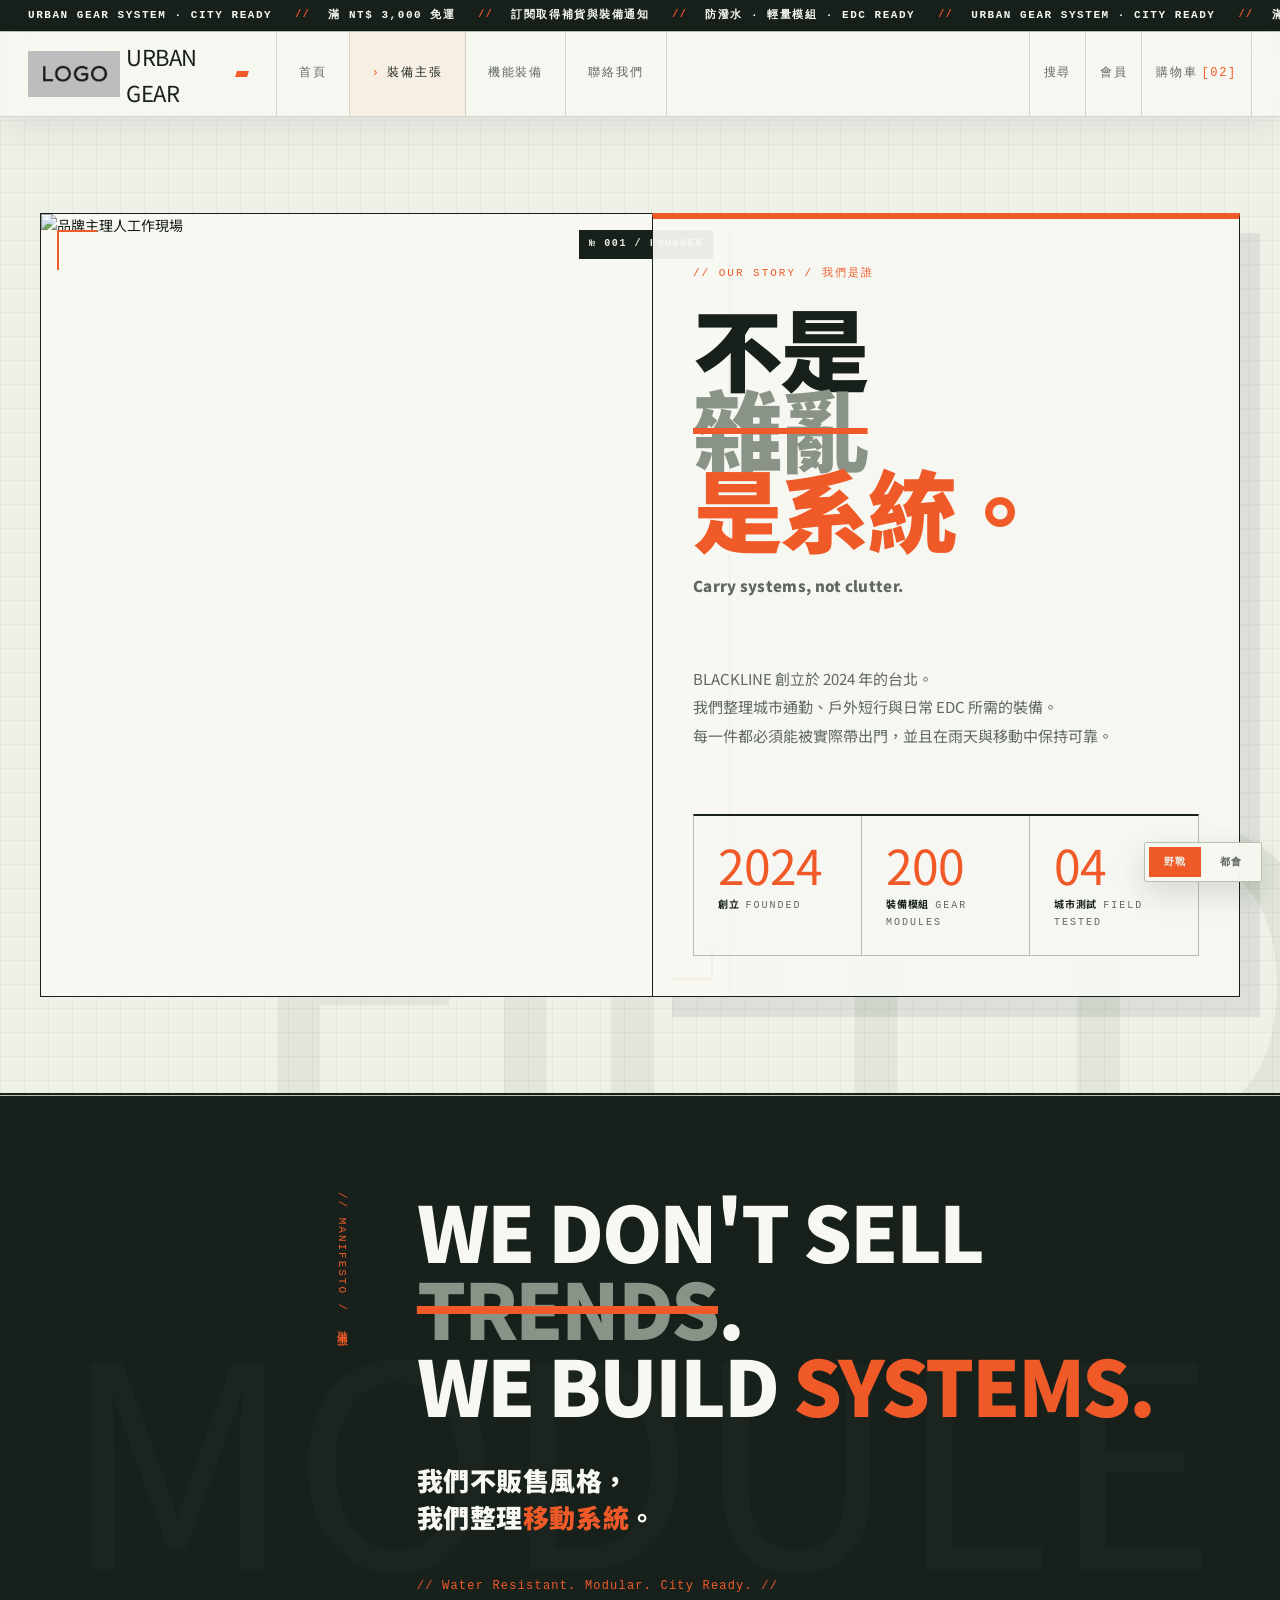
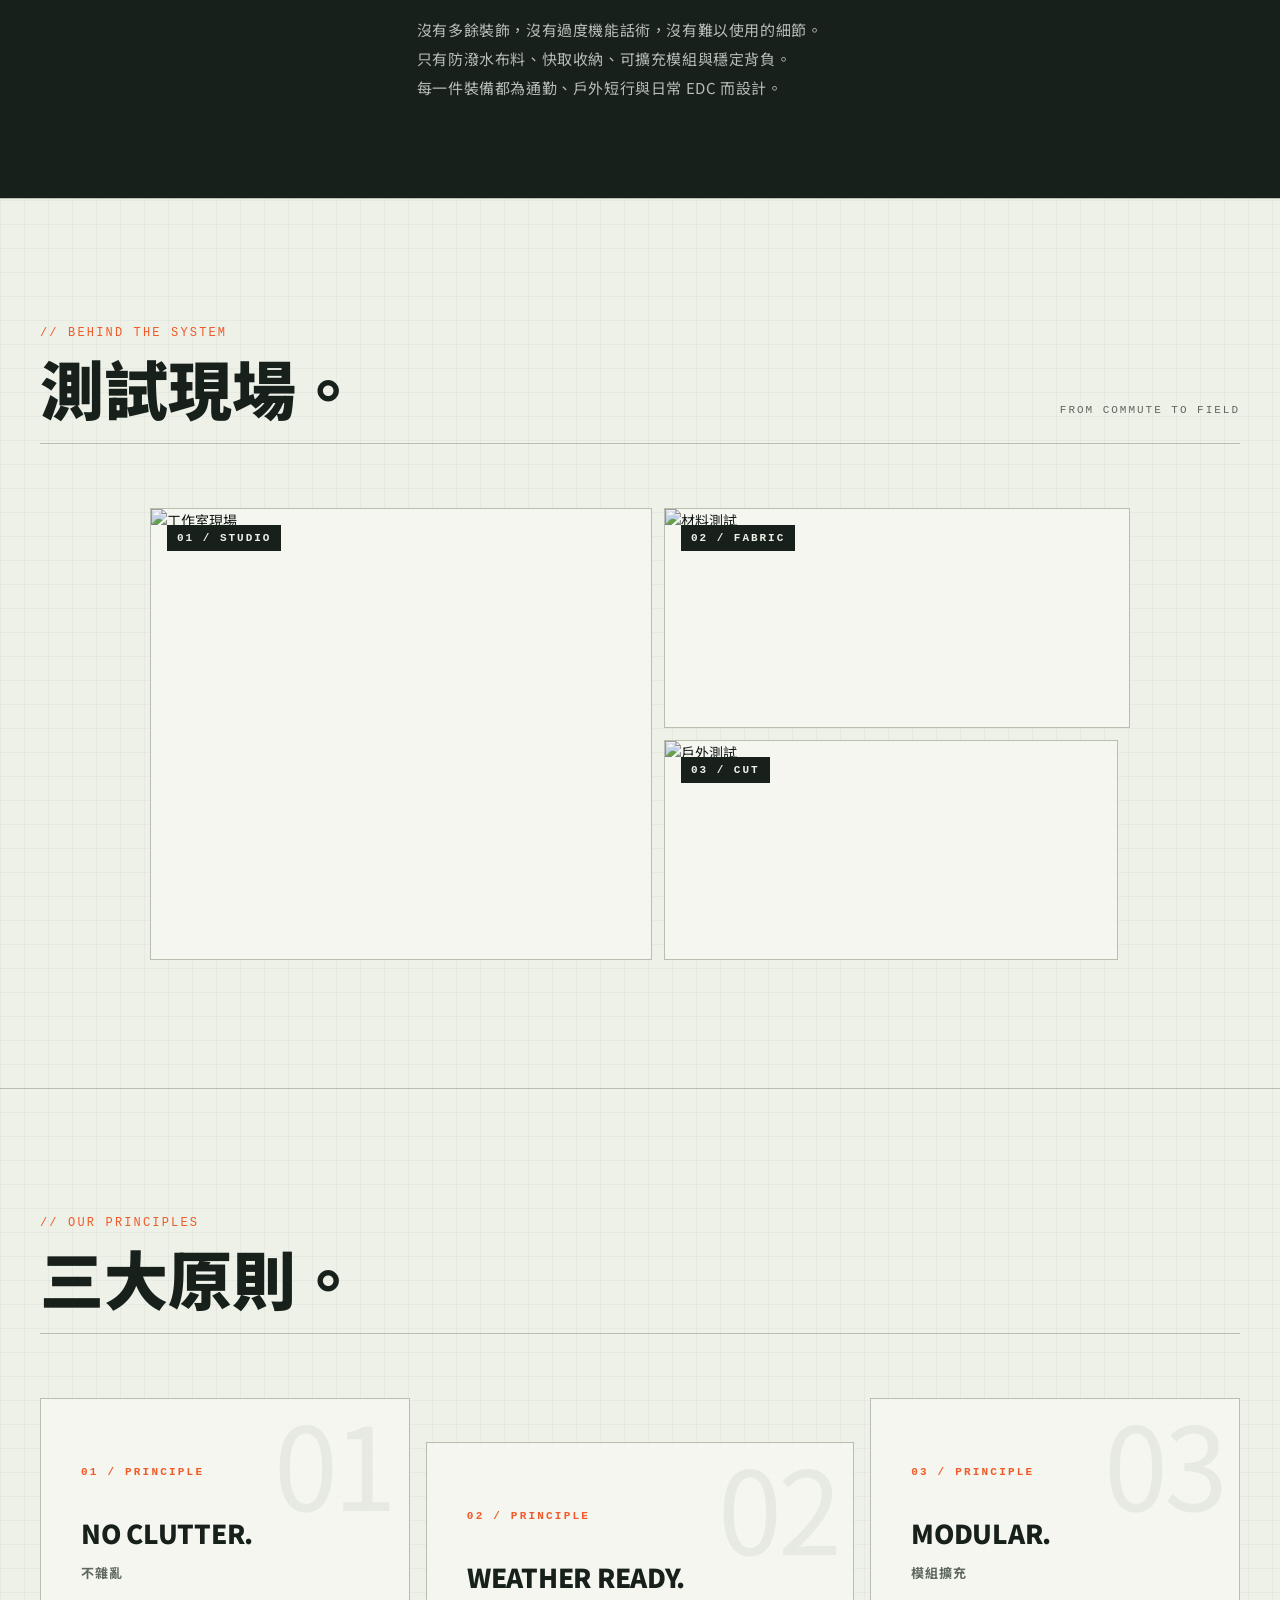
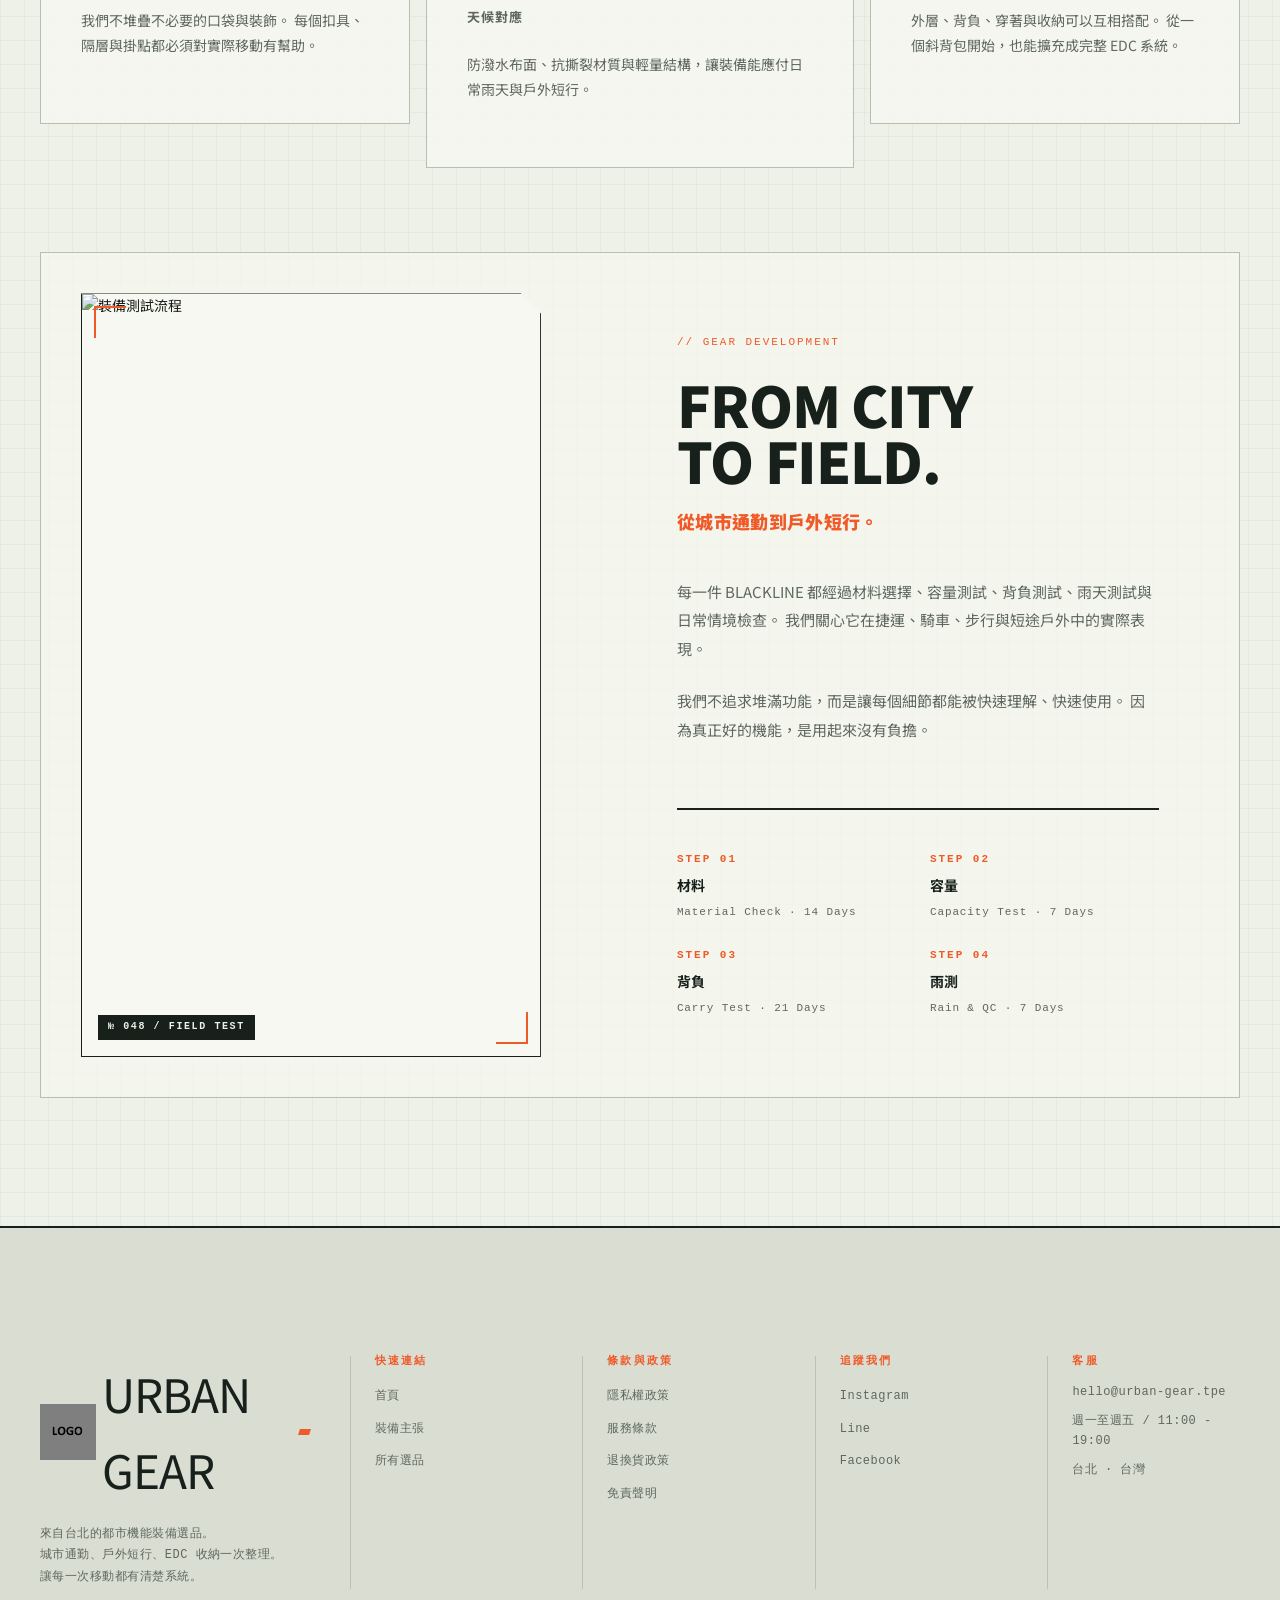
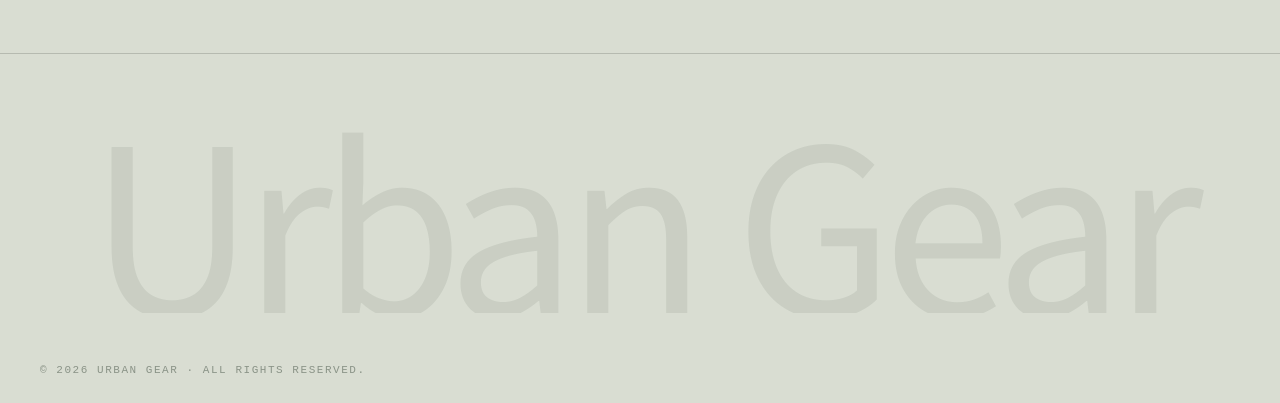
==== commit 1a173ab2: "first commit" ====
--- a/about/about.html
+++ b/about/about.html
@@ -350,6 +350,7 @@
       });
     }
   </script>
+  <script src="../assets/js/theme-switcher.js"></script>
 </body>
 </html>
 
--- a/css/base.css
+++ b/css/base.css
@@ -1,30 +1,30 @@
+
+
+@import url('https://fonts.googleapis.com/css2?family=Barlow+Condensed:wght@600;700;800&family=IBM+Plex+Mono:wght@400;500;600;700&family=Noto+Sans+TC:wght@400;500;700;900&display=swap');
+
 /* =========================================
-   BLACKLINE — Design Tokens
-   Vol.06 / Street · Black · Acid Lime
+   Design Tokens
    ========================================= */
-@import url('https://fonts.googleapis.com/css2?family=Archivo+Black&family=JetBrains+Mono:wght@400;500;700&family=Noto+Sans+TC:wght@400;500;700;900&display=swap');
-
 :root {
-  /* ── Mono Scale ── */
-  --color-void:        #050505;
-  --color-black:       #0A0A0A; 
-  --color-graphite:    #141414;
-  --color-card:        #1A1A1A; 
-  --color-elevated:    #222222;   
-  --color-divider:     #2A2A2A;  
-  --color-divider-soft: rgba(255,255,255,0.06);
-
-  --color-white:       #FAFAFA;
-  --color-mute:        #888888;
-  --color-dim:         #4A4A4A; 
-  --color-faint:       rgba(250,250,250,0.4);
-
-  /* ── Accent ── */
-  --color-acid:        #D4FF00;
-  --color-acid-deep:   #A8CC00;
-  --color-acid-faint:  rgba(212,255,0,0.12);
-
-  /* ── Semantic ── */
+  /* Color */
+  --color-void:        #D9DDD2;
+  --color-black:       #EEF1E8;
+  --color-graphite:    #E1E5DA;
+  --color-card:        #F7F8F2;
+  --color-elevated:    #FFFFFF;
+  --color-divider:     #B9BFAF;
+  --color-divider-soft: rgba(22,31,26,0.08);
+
+  --color-white:       #17201B;
+  --color-mute:        #5F685E;
+  --color-dim:         #8A9387;
+  --color-faint:       rgba(23,32,27,0.44);
+
+  --color-acid:        #F05A28;
+  --color-acid-deep:   #B73C18;
+  --color-acid-faint:  rgba(240,90,40,0.12);
+
+  /* Semantic */
   --bg-page:           var(--color-black);
   --bg-surface:        var(--color-graphite);
   --bg-card:           var(--color-card);
@@ -36,62 +36,103 @@
   --accent:            var(--color-acid);
   --accent-hover:      var(--color-acid-deep);
   --border-line:       var(--color-divider);
-  --border-acid:       rgba(212,255,0,0.32);
-
-  /* ── Typography ── */
-  --font-display:      'Archivo Black', 'Noto Sans TC', sans-serif;
+  --border-acid:       rgba(240,90,40,0.38);
+
+  /* Typography */
+  --font-display:      'Barlow Condensed', 'Noto Sans TC', sans-serif;
   --font-sans:         'Noto Sans TC', system-ui, sans-serif;
-  --font-mono:         'JetBrains Mono', monospace;
-
-  /* ── Spacing ── */
-  --space-1: 4px;   --space-2: 8px;   --space-3: 16px;
-  --space-4: 24px;  --space-5: 40px;  --space-6: 64px;
-  --space-7: 96px;  --space-8: 128px;
-
-  /* ── Layout ── */
+  --font-mono:         'IBM Plex Mono', monospace;
+
+  /* Spacing */
+  --space-1: 4px;
+  --space-2: 8px;
+  --space-3: 16px;
+  --space-4: 24px;
+  --space-5: 40px;
+  --space-6: 64px;
+  --space-7: 96px;
+  --space-8: 128px;
+
+  /* Layout */
   --container-max:     1440px;
-  --header-height:     72px;
+  --header-height:     84px;
+  --mobile-header-height: 72px;
   --marquee-height:    32px;
 
-  /* ── Radius ── */
-  --radius:            0;
-  --radius-sm:         0;
+  /* Radius */
+  --radius:            2px;
+  --radius-sm:         2px;
 }
 
 /* =========================================
    Reset & Base
    ========================================= */
-*, *::before, *::after { box-sizing: border-box; margin: 0; padding: 0; }
-
-html { -webkit-text-size-adjust: 100%; scroll-behavior: smooth; }
+*,
+*::before,
+*::after {
+  box-sizing: border-box;
+  margin: 0;
+  padding: 0;
+}
+
+html {
+  -webkit-text-size-adjust: 100%;
+  scroll-behavior: smooth;
+}
 
 body {
   font-family: var(--font-sans);
   font-size: 14px;
   line-height: 1.65;
   color: var(--text-primary);
-  background: var(--bg-page);
+  background:
+    linear-gradient(rgba(23,32,27,0.035) 1px, transparent 1px),
+    linear-gradient(90deg, rgba(23,32,27,0.035) 1px, transparent 1px),
+    var(--bg-page);
+  background-size: 24px 24px, 24px 24px, auto;
   -webkit-font-smoothing: antialiased;
   overflow-x: hidden;
 }
 
-img { max-width: 100%; display: block; }
-a   { color: inherit; text-decoration: none; }
-button { font-family: inherit; cursor: pointer; background: none; border: none; color: inherit; }
-
-h1, h2, h3, h4 {
+img {
+  max-width: 100%;
+  display: block;
+}
+
+a {
+  color: inherit;
+  text-decoration: none;
+}
+
+button {
+  font-family: inherit;
+  cursor: pointer;
+  background: none;
+  border: none;
+  color: inherit;
+}
+
+h1,
+h2,
+h3,
+h4 {
   font-family: var(--font-display);
   font-weight: 900;
   line-height: 0.95;
   margin: 0;
-  letter-spacing: -0.02em;
+  letter-spacing: 0;
   color: var(--text-primary);
   text-transform: uppercase;
 }
 
-::selection { background: var(--accent); color: var(--bg-page); }
-
-/* Logo */
+::selection {
+  background: var(--accent);
+  color: var(--bg-page);
+}
+
+/* =========================================
+   Logo / Common Text
+   ========================================= */
 .logo {
   display: flex;
   align-items: center;
@@ -111,15 +152,15 @@
 }
 
 .logo .dot {
-  width: 8px;
-  height: 8px;
+  width: 16px;
+  height: 6px;
   background: var(--accent);
   display: inline-block;
-  border-radius: 50%;
+  border-radius: 0;
+  transform: skewX(-18deg);
   margin-left: 4px;
 }
 
-/* Kicker */
 .kicker {
   font-family: var(--font-mono);
   font-size: 11px;
@@ -135,11 +176,11 @@
    ========================================= */
 .top-marquee {
   height: var(--marquee-height);
-  background: var(--accent);
-  color: var(--bg-page);
+  background: #17201B;
+  color: #F7F8F2;
   overflow: hidden;
   position: relative;
-  border-bottom: 1px solid var(--bg-page);
+  border-bottom: 1px solid var(--border-line);
 }
 
 .marquee-track {
@@ -161,67 +202,78 @@
 }
 
 .marquee-track span::after {
-  content: "★";
+  content: "//";
   position: absolute;
-  right: -6px;
+  right: -10px;
   top: 50%;
   transform: translateY(-50%);
+  color: var(--accent);
   font-size: 10px;
 }
 
 @keyframes marquee {
   from { transform: translateX(0); }
-  to   { transform: translateX(-50%); }
+  to { transform: translateX(-50%); }
 }
 
 /* =========================================
-   Header
+   Header / Desktop Navigation
    ========================================= */
 .header {
   position: sticky;
   top: 0;
-  z-index: 100;
-  background: rgba(10, 10, 10, 0.85);
+  z-index: 1000;
+  background: rgba(247, 248, 242, 0.86);
   backdrop-filter: blur(20px);
   -webkit-backdrop-filter: blur(20px);
-  border-bottom: 1px solid var(--border-line);
+  border-bottom: 1px solid rgba(23,32,27,0.16);
+  box-shadow: 0 14px 36px rgba(23,32,27,0.08);
 }
 
 .header-container {
-  max-width: var(--container-max);
+  height: var(--header-height);
+  max-width: none;
   margin: 0 auto;
+  padding: 0 28px;
+  display: grid;
+  grid-template-columns: 220px 1fr auto;
+  align-items: center;
+  gap: 28px;
+}
+
+.nav-menu {
   height: var(--header-height);
-  padding: 0 var(--space-5);
   display: flex;
   align-items: center;
-  justify-content: space-between;
-  gap: var(--space-4);
-}
-
-.nav-menu {
-  display: flex;
-  align-items: center;
-  gap: var(--space-6);
+  justify-content: flex-start;
+  gap: 0;
+  border-left: 1px solid rgba(23,32,27,0.16);
 }
 
 .nav-menu > a,
 .nav-dropdown-trigger {
+  height: var(--header-height);
+  display: inline-flex;
+  align-items: center;
+  padding: 0 22px;
+  border-right: 1px solid rgba(23,32,27,0.16);
   font-family: var(--font-mono);
   font-size: 12px;
   font-weight: 500;
   letter-spacing: 0.16em;
   text-transform: uppercase;
   color: var(--text-secondary);
-  padding: 8px 0;
   position: relative;
-  transition: color 0.2s;
+  transition: color 0.2s, background 0.2s;
 }
 
 .nav-menu > a:hover,
-.nav-dropdown-trigger:hover { color: var(--text-primary); }
-
+.nav-dropdown-trigger:hover,
 .nav-menu > a.active,
-.nav-dropdown-trigger.active { color: var(--text-primary); }
+.nav-dropdown-trigger.active {
+  color: var(--text-primary);
+  background: rgba(240,90,40,0.06);
+}
 
 .nav-menu > a.active::before,
 .nav-dropdown-trigger.active::before {
@@ -230,24 +282,29 @@
   margin-right: 6px;
 }
 
-.nav-dropdown { position: relative; }
+.nav-dropdown {
+  position: relative;
+}
 
 .nav-dropdown-menu {
   position: absolute;
-  top: calc(100% + 16px);
+  top: calc(100% + 1px);
   left: 50%;
   transform: translateX(-50%);
-  min-width: 200px;
-  background: var(--bg-surface);
+  min-width: 240px;
+  background: var(--bg-card);
   border: 1px solid var(--border-line);
   padding: var(--space-2) 0;
-  box-shadow: 0 12px 32px rgba(0, 0, 0, 0.6);
+  box-shadow: 0 18px 44px rgba(23,32,27,0.16);
   opacity: 0;
   visibility: hidden;
   transition: opacity 0.2s, visibility 0.2s;
 }
 
-.nav-dropdown:hover .nav-dropdown-menu { opacity: 1; visibility: visible; }
+.nav-dropdown:hover .nav-dropdown-menu {
+  opacity: 1;
+  visibility: visible;
+}
 
 .nav-dropdown-menu a {
   display: block;
@@ -262,25 +319,35 @@
 
 .nav-dropdown-menu a:hover {
   color: var(--accent);
-  background: var(--color-graphite);
+  background: rgba(240,90,40,0.10);
 }
 
 .nav-icons {
+  height: var(--header-height);
   display: flex;
-  gap: var(--space-4);
   align-items: center;
+  gap: 0;
+  border-left: 1px solid rgba(23,32,27,0.16);
 }
 
 .nav-icons a {
+  height: var(--header-height);
+  display: inline-flex;
+  align-items: center;
+  padding: 0 14px;
+  border-right: 1px solid rgba(23,32,27,0.16);
   font-family: var(--font-mono);
   font-size: 12px;
   letter-spacing: 0.14em;
   text-transform: uppercase;
   color: var(--text-secondary);
-  transition: color 0.2s;
-}
-
-.nav-icons a:hover { color: var(--accent); }
+  transition: color 0.2s, background 0.2s;
+}
+
+.nav-icons a:hover {
+  color: var(--accent);
+  background: rgba(240,90,40,0.06);
+}
 
 .cart-count {
   color: var(--accent);
@@ -289,10 +356,10 @@
 
 .menu-toggle {
   display: none;
-  width: 40px;
-  height: 40px;
+  width: 42px;
+  height: 42px;
   background: transparent;
-  border: none;
+  border: 1px solid rgba(23,32,27,0.18);
   flex-direction: column;
   justify-content: center;
   align-items: center;
@@ -308,29 +375,43 @@
   transition: transform 0.25s, opacity 0.25s;
 }
 
-.menu-toggle.active span:nth-child(1) { transform: translateY(7px) rotate(45deg); }
-.menu-toggle.active span:nth-child(2) { opacity: 0; }
-.menu-toggle.active span:nth-child(3) { transform: translateY(-7px) rotate(-45deg); }
+.menu-toggle.active span:nth-child(1) {
+  transform: translateY(7px) rotate(45deg);
+}
+
+.menu-toggle.active span:nth-child(2) {
+  opacity: 0;
+}
+
+.menu-toggle.active span:nth-child(3) {
+  transform: translateY(-7px) rotate(-45deg);
+}
 
 /* =========================================
    Mobile Drawer
    ========================================= */
 .mobile-drawer {
   position: fixed;
-  top: calc(var(--header-height) + var(--marquee-height));
+  top: var(--mobile-header-height);
   left: 0;
   right: 0;
-  bottom: 0;
-  background: var(--bg-page);
+  width: 100vw;
+  height: calc(100dvh - var(--mobile-header-height));
+  background: var(--bg-card);
   transform: translateX(100%);
   transition: transform 0.3s ease;
   overflow-y: auto;
-  z-index: 99;
+  z-index: 999;
   border-top: 1px solid var(--border-line);
 }
 
-.mobile-drawer.active { transform: translateX(0); }
-.mobile-drawer-inner { padding: var(--space-5); }
+.mobile-drawer.active {
+  transform: translateX(0);
+}
+
+.mobile-drawer-inner {
+  padding: 28px 24px 56px;
+}
 
 .drawer-link {
   display: block;
@@ -344,11 +425,21 @@
   transition: color 0.2s;
 }
 
-.drawer-link.active { color: var(--accent); }
-.drawer-link.active::before { content: "› "; }
-.drawer-link:hover { color: var(--accent); }
-
-.drawer-dropdown { border-bottom: 1px solid var(--border-line); }
+.drawer-link.active {
+  color: var(--accent);
+}
+
+.drawer-link.active::before {
+  content: "› ";
+}
+
+.drawer-link:hover {
+  color: var(--accent);
+}
+
+.drawer-dropdown {
+  border-bottom: 1px solid var(--border-line);
+}
 
 .drawer-dropdown-toggle {
   width: 100%;
@@ -365,11 +456,24 @@
   color: var(--text-primary);
 }
 
-.drawer-arrow { transition: transform 0.25s; color: var(--accent); }
-.drawer-dropdown-toggle.active .drawer-arrow { transform: rotate(180deg); }
-
-.drawer-submenu { max-height: 0; overflow: hidden; transition: max-height 0.3s ease; }
-.drawer-submenu.active { max-height: 400px; }
+.drawer-arrow {
+  transition: transform 0.25s;
+  color: var(--accent);
+}
+
+.drawer-dropdown-toggle.active .drawer-arrow {
+  transform: rotate(180deg);
+}
+
+.drawer-submenu {
+  max-height: 0;
+  overflow: hidden;
+  transition: max-height 0.3s ease;
+}
+
+.drawer-submenu.active {
+  max-height: 420px;
+}
 
 .drawer-sublink {
   display: block;
@@ -382,7 +486,9 @@
   transition: color 0.2s;
 }
 
-.drawer-sublink:hover { color: var(--accent); }
+.drawer-sublink:hover {
+  color: var(--accent);
+}
 
 .mobile-drawer-icons {
   margin-top: var(--space-6);
@@ -402,7 +508,9 @@
   transition: color 0.2s;
 }
 
-.mobile-drawer-icons a:hover { color: var(--accent); }
+.mobile-drawer-icons a:hover {
+  color: var(--accent);
+}
 
 /* =========================================
    Shared Buttons
@@ -422,6 +530,8 @@
   color: var(--bg-page);
   transition: all 0.2s;
   cursor: pointer;
+  border-radius: var(--radius-sm);
+  clip-path: polygon(0 0, calc(100% - 12px) 0, 100% 12px, 100% 100%, 0 100%);
 }
 
 .btn:hover {
@@ -431,7 +541,7 @@
 }
 
 .btn-outline {
-  background: transparent;
+  background: rgba(247,248,242,0.72);
   color: var(--text-primary);
   border-color: var(--border-line);
 }
@@ -458,10 +568,12 @@
   transition: transform 0.2s;
 }
 
-.btn:hover .arrow { transform: translateX(4px); }
+.btn:hover .arrow {
+  transform: translateX(4px);
+}
 
 /* =========================================
-   Section Title (共用)
+   Section Title
    ========================================= */
 .section-head {
   max-width: var(--container-max);
@@ -471,7 +583,7 @@
   align-items: flex-end;
   gap: var(--space-4);
   padding-bottom: var(--space-4);
-  border-bottom: 1px solid var(--border-line);
+  border-bottom: 2px solid var(--text-primary);
 }
 
 .section-head h2 {
@@ -500,32 +612,37 @@
   white-space: nowrap;
 }
 
-.section-head-link:hover { color: var(--accent); }
+.section-head-link:hover {
+  color: var(--accent);
+}
 
 /* =========================================
    Footer
    ========================================= */
 .footer-main {
-  background: var(--color-void);
+  background: #D9DDD2;
   padding: var(--space-8) 0 var(--space-4);
-  border-top: 1px solid var(--border-line);
+  border-top: 2px solid var(--text-primary);
   margin-top: var(--space-8);
 }
 
 .footer-top-container {
   max-width: var(--container-max);
   margin: 0 auto;
-  padding: 0 var(--space-5);
+  padding: 0 var(--space-5) var(--space-6);
   display: grid;
-  grid-template-columns: 2fr 1fr 1fr 1fr 1.2fr;
+  grid-template-columns: minmax(260px, 1.4fr) repeat(4, minmax(120px, 1fr));
   gap: var(--space-5);
-  padding-bottom: var(--space-6);
-  border-bottom: 1px solid var(--border-line);
+  border-bottom: 1px solid rgba(23,32,27,0.18);
 }
 
 .footer-brand .logo {
   font-size: 46px;
   margin-bottom: var(--space-3);
+}
+
+.footer-brand .logo img {
+  height: 56px;
 }
 
 .footer-brand p {
@@ -537,6 +654,11 @@
   max-width: 320px;
 }
 
+.footer-column {
+  border-left: 1px solid rgba(23,32,27,0.14);
+  padding-left: var(--space-4);
+}
+
 .footer-column h4 {
   font-family: var(--font-mono);
   font-size: 11px;
@@ -547,36 +669,39 @@
   margin-bottom: var(--space-3);
 }
 
-.footer-column ul { list-style: none; padding: 0; }
-
-.footer-column li { margin-bottom: 8px; }
-
-.footer-column a {
+.footer-column ul {
+  list-style: none;
+  padding: 0;
+}
+
+.footer-column li {
+  margin-bottom: 8px;
+}
+
+.footer-column a,
+.footer-column p {
   font-family: var(--font-mono);
   font-size: 12px;
   letter-spacing: 0.04em;
   color: var(--text-secondary);
+  line-height: 1.7;
   transition: color 0.2s;
 }
 
-.footer-column a:hover { color: var(--text-primary); }
-
 .footer-column p {
-  font-family: var(--font-mono);
-  font-size: 12px;
-  letter-spacing: 0.04em;
-  color: var(--text-secondary);
   margin-bottom: 8px;
-  line-height: 1.7;
-}
-
-/* 巨大 footer 字 */
+}
+
+.footer-column a:hover {
+  color: var(--text-primary);
+}
+
 .footer-big-text {
   font-family: var(--font-display);
   font-size: clamp(80px, 18vw, 280px);
   line-height: 0.85;
   letter-spacing: -0.05em;
-  color: var(--color-graphite);
+  color: rgba(23,32,27,0.08);
   text-align: center;
   margin: var(--space-6) 0 var(--space-4);
   overflow: hidden;
@@ -609,71 +734,286 @@
 }
 
 /* =========================================
-   Responsive
+   Responsive — Tablet / Mobile
    ========================================= */
 @media (max-width: 1100px) {
   .footer-top-container {
     grid-template-columns: 1fr 1fr;
     gap: var(--space-5);
   }
-  .footer-brand { grid-column: span 2; }
+
+  .footer-brand {
+    grid-column: span 2;
+  }
+
+  .footer-column {
+    border-left: none;
+    padding-left: 0;
+  }
 }
 
 @media (max-width: 960px) {
-  .nav-menu, .nav-icons { display: none; }
-  .menu-toggle { display: flex; }
-  .header-container { padding: 0 var(--space-4); }
+  html,
+  body {
+    max-width: 100%;
+    overflow-x: hidden;
+  }
+
+  .top-marquee,
+  .header,
+  .footer-main,
+  .footer-big-text,
+  .mobile-drawer {
+    max-width: 100vw;
+    overflow-x: hidden;
+  }
+
+  .header {
+    position: fixed;
+    top: var(--marquee-height);
+    left: 0;
+    right: 0;
+    width: 100%;
+    z-index: 1000;
+  }
+  .top-marquee {
+    position: fixed;
+    top: 0;
+    left: 0;
+    right: 0;
+    z-index: 1001;
+  }
+
+  body {
+    padding-top: calc(var(--marquee-height) + var(--mobile-header-height));
+  }
+
+  .header-container {
+    height: var(--mobile-header-height);
+    display: flex;
+    justify-content: space-between;
+    padding: 0 20px;
+    gap: var(--space-3);
+  }
+
+  .nav-menu,
+  .nav-icons {
+    display: none;
+  }
+
+  .menu-toggle {
+    display: flex;
+    flex-shrink: 0;
+  }
+
+  .logo img {
+    height: 42px;
+  }
+
+  .mobile-drawer {
+    top: var(--mobile-header-height);
+    height: calc(100dvh - var(--mobile-header-height));
+  }
+
+  .footer-main {
+    padding-top: var(--space-6);
+  }
+
+  .footer-top-container {
+    padding-inline: var(--space-4);
+    grid-template-columns: 1fr 1fr;
+  }
+
+  .footer-brand {
+    grid-column: span 2;
+  }
+
+  .footer-big-text {
+    font-size: clamp(54px, 16vw, 88px);
+    white-space: normal;
+    overflow-wrap: anywhere;
+    margin: var(--space-5) 0 var(--space-3);
+  }
 }
 
 @media (max-width: 768px) {
+  .section-head {
+    flex-direction: column;
+    align-items: flex-start;
+  }
+
   .footer-top-container {
     grid-template-columns: 1fr 1fr;
   }
-  .footer-brand { grid-column: span 2; }
+
+  .footer-brand {
+    grid-column: span 2;
+  }
 
   .footer-bottom {
     flex-direction: column;
-    text-align: center;
+    align-items: flex-start;
   }
 }
 
 @media (max-width: 480px) {
-  .footer-top-container { grid-template-columns: 1fr; }
-  .footer-brand { grid-column: span 1; }
-  .section-head { flex-direction: column; align-items: flex-start; }
-}
-
-/* =========================================
-   Mobile Drawer Fix
-   ========================================= */
-@media (max-width: 960px) {
-  .header { z-index: 9999; }
+  :root {
+    --mobile-header-height: 68px;
+  }
+
+  .header-container {
+    height: var(--mobile-header-height);
+    padding: 0 16px;
+  }
+
+  .logo img {
+    height: 38px;
+  }
+
+  .menu-toggle {
+    width: 40px;
+    height: 40px;
+  }
 
   .mobile-drawer {
-    display: block !important;
-    position: fixed !important;
-    top: calc(var(--header-height) + var(--marquee-height)) !important;
-    left: 0 !important;
-    right: 0 !important;
-    width: 100vw !important;
-    height: calc(100dvh - var(--header-height) - var(--marquee-height)) !important;
-    background: var(--bg-page) !important;
-    z-index: 99999 !important;
-    transform: translateX(100%) !important;
-    overflow-y: auto !important;
-    border-top: 1px solid var(--border-line);
-  }
-
-  .mobile-drawer.active { transform: translateX(0) !important; }
-  .mobile-drawer-inner { padding: 28px 24px 56px; }
-}
-
-@media (max-width: 1024px) {
-  .logo { font-size: 40px; }
-  .logo img { height: 48px; }
+    top: calc(var(--marquee-height) + var(--mobile-header-height));
+    height: calc(100dvh - var(--marquee-height) - var(--mobile-header-height));
+  }
+
+  .mobile-drawer-inner {
+    padding: 24px 20px 48px;
+  }
+
+  .footer-top-container {
+    grid-template-columns: 1fr;
+    padding-inline: var(--space-4);
+  }
+
+  .footer-brand {
+    grid-column: span 1;
+  }
+
+  .footer-brand .logo img {
+    height: 48px;
+  }
+
+  .footer-bottom {
+    padding-inline: var(--space-4);
+  }
+}
+
+/* ==========================================================================
+   URBAN GEAR Alt Theme — Concrete Blue
+   冷灰混凝土 × 深海軍藍 × 訊號鈷藍
+   ========================================================================== */
+
+:root[data-theme="concrete"] {
+  --color-void:        #D9DEE5;
+  --color-black:       #EEF1F5;
+  --color-graphite:    #E2E7ED;
+  --color-card:        #F8FAFC;
+  --color-elevated:    #FFFFFF;
+  --color-divider:     #B7C0CC;
+  --color-divider-soft: rgba(20,38,62,0.08);
+
+  --color-white:       #14263E;
+  --color-mute:        #5D6C7E;
+  --color-dim:         #8793A2;
+  --color-faint:       rgba(20,38,62,0.44);
+
+  --color-acid:        #246BCE;
+  --color-acid-deep:   #184E9C;
+  --color-acid-faint:  rgba(36,107,206,0.12);
+
+  --bg-page:           #EEF1F5;
+  --bg-surface:        #E2E7ED;
+  --bg-card:           #F8FAFC;
+  --bg-inverse:        #14263E;
+  --text-primary:      #14263E;
+  --text-secondary:    #5D6C7E;
+  --text-tertiary:     #8793A2;
+  --text-inverse:      #F8FAFC;
+  --accent:            #246BCE;
+  --accent-hover:      #184E9C;
+  --border-line:       #B7C0CC;
+  --border-acid:       rgba(36,107,206,0.38);
+}
+
+:root[data-theme="concrete"] body {
+  background:
+    linear-gradient(rgba(20,38,62,0.035) 1px, transparent 1px),
+    linear-gradient(90deg, rgba(20,38,62,0.035) 1px, transparent 1px),
+    var(--bg-page);
+  background-size: 24px 24px, 24px 24px, auto;
+}
+
+:root[data-theme="concrete"] .top-marquee {
+  background: #14263E;
+  color: #F8FAFC;
+}
+
+:root[data-theme="concrete"] .header {
+  background: rgba(248,250,252,0.88);
+  border-bottom-color: rgba(20,38,62,0.16);
+  box-shadow: 0 14px 36px rgba(20,38,62,0.08);
+}
+
+:root[data-theme="concrete"] .nav-menu {
+  border-left-color: rgba(20,38,62,0.16);
+}
+
+:root[data-theme="concrete"] .nav-menu > a,
+:root[data-theme="concrete"] .nav-dropdown-trigger {
+  border-right-color: rgba(20,38,62,0.16);
+}
+
+:root[data-theme="concrete"] .nav-dropdown-menu,
+:root[data-theme="concrete"] .mobile-drawer {
+  background: #F8FAFC;
+}
+
+:root[data-theme="concrete"] .footer-main {
+  background: #14263E;
+}
+
+.theme-switcher {
+  position: fixed;
+  right: 18px;
+  bottom: 18px;
+  z-index: 100000;
+  display: flex;
+  gap: 4px;
+  padding: 4px;
+  border: 1px solid var(--border-line);
+  border-radius: 2px;
+  background: rgba(247,248,242,.94);
+  box-shadow: 0 12px 30px rgba(23,32,27,.14);
+  backdrop-filter: blur(12px);
+}
+
+:root[data-theme="concrete"] .theme-switcher {
+  background: rgba(248,250,252,.94);
+}
+
+.theme-switcher button {
+  min-width: 52px;
+  padding: 8px 11px;
+  border: 0;
+  background: transparent;
+  color: var(--text-secondary);
+  font-family: var(--font-mono);
+  font-size: 10px;
+  font-weight: 700;
+  letter-spacing: .10em;
+}
+
+.theme-switcher button.is-active {
+  background: var(--accent);
+  color: var(--text-inverse);
 }
 
 @media (max-width: 768px) {
-  .logo { font-size: 36px; }
-  .logo img { height: 44px; }
-}
+  .theme-switcher { right: 12px; bottom: 12px; }
+  .theme-switcher button { min-width: 46px; padding: 7px 9px; font-size: 9px; }
+}
+
--- a/css/about.css
+++ b/css/about.css
@@ -1,13 +1,6 @@
-/* =========================================
-   BLACKLINE — About Page
-   Vol.06 / Street · Black · Acid Lime
-   ========================================= */
-
 .about-page { background: var(--bg-page); }
 
-/* =========================================
-   About Hero — 巨大年份 + Manifesto
-   ========================================= */
+
 .about-hero {
   background: var(--bg-page);
   border-bottom: 1px solid var(--border-line);
@@ -61,7 +54,6 @@
 
 .about-hero-image:hover img { filter: grayscale(0) contrast(1.05); }
 
-/* 角落酸萊姆綠 corner */
 .about-hero-image::before,
 .about-hero-image::after {
   content: "";
